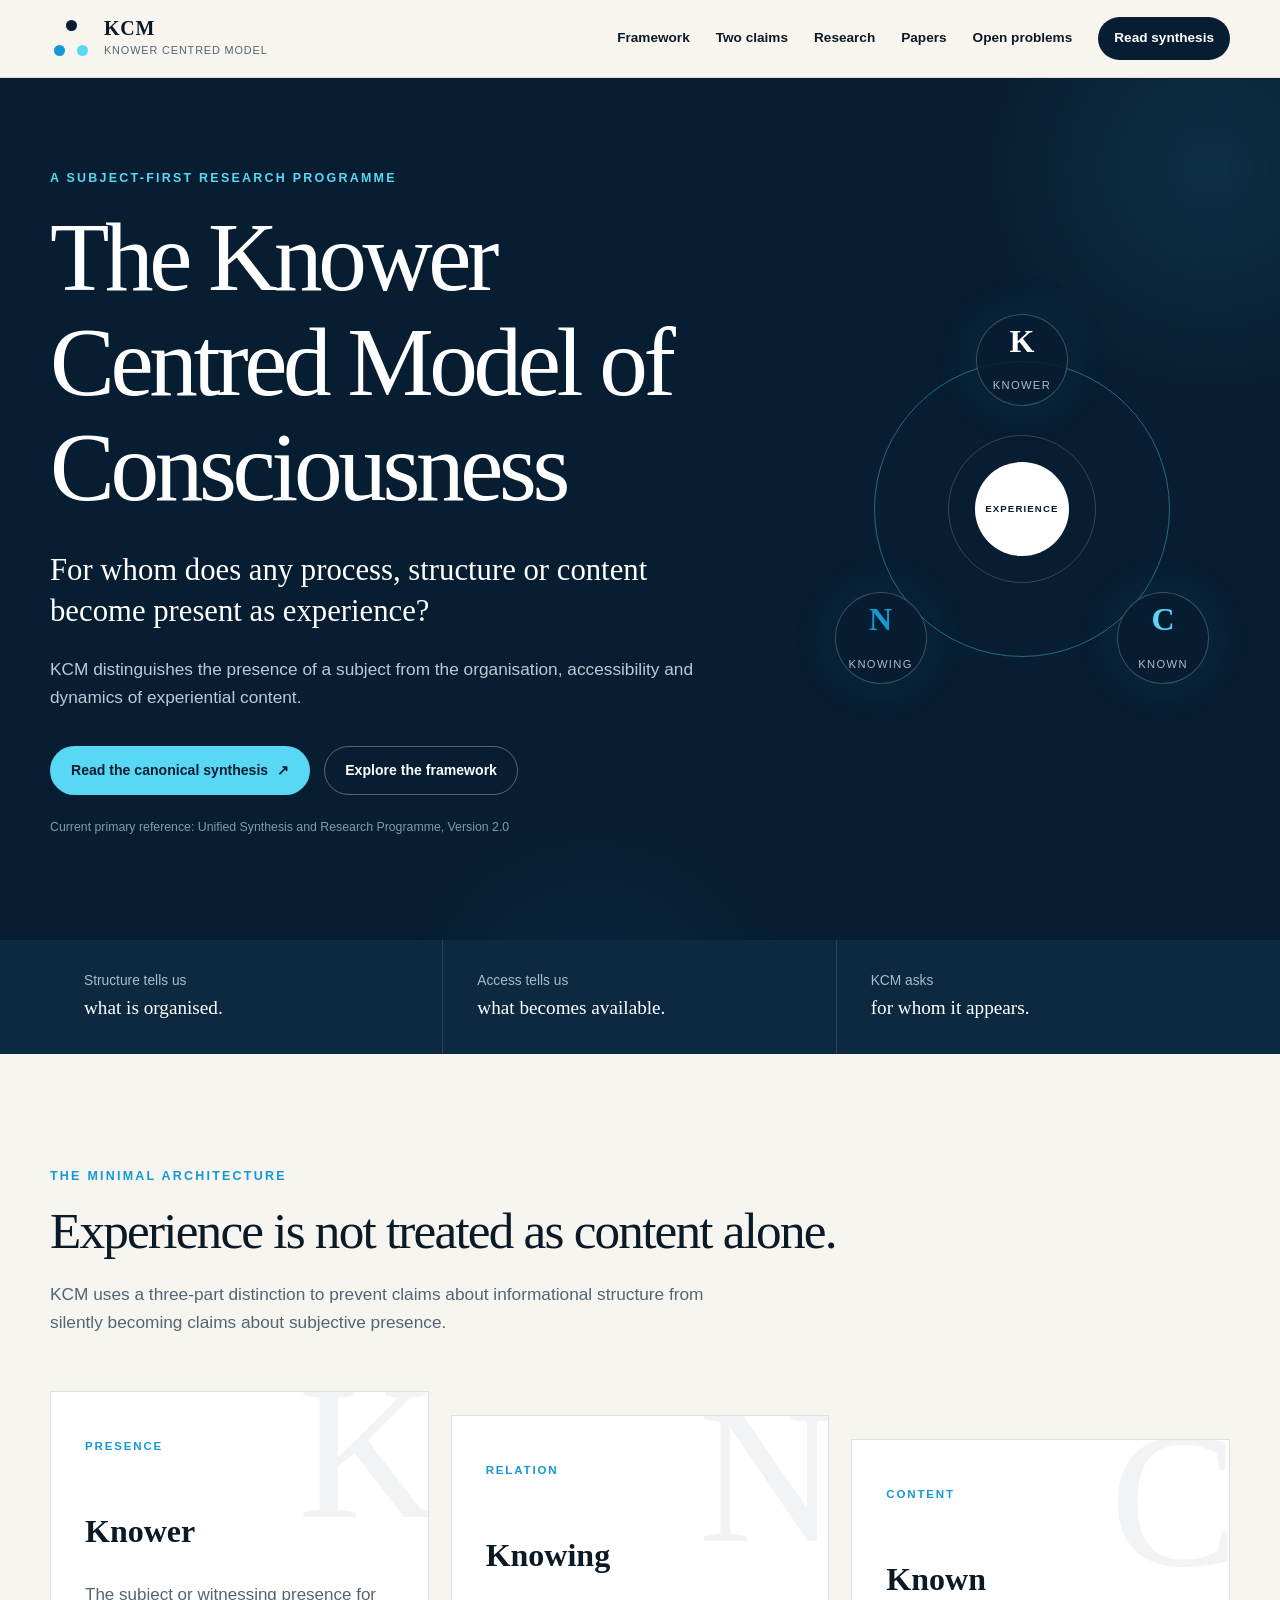
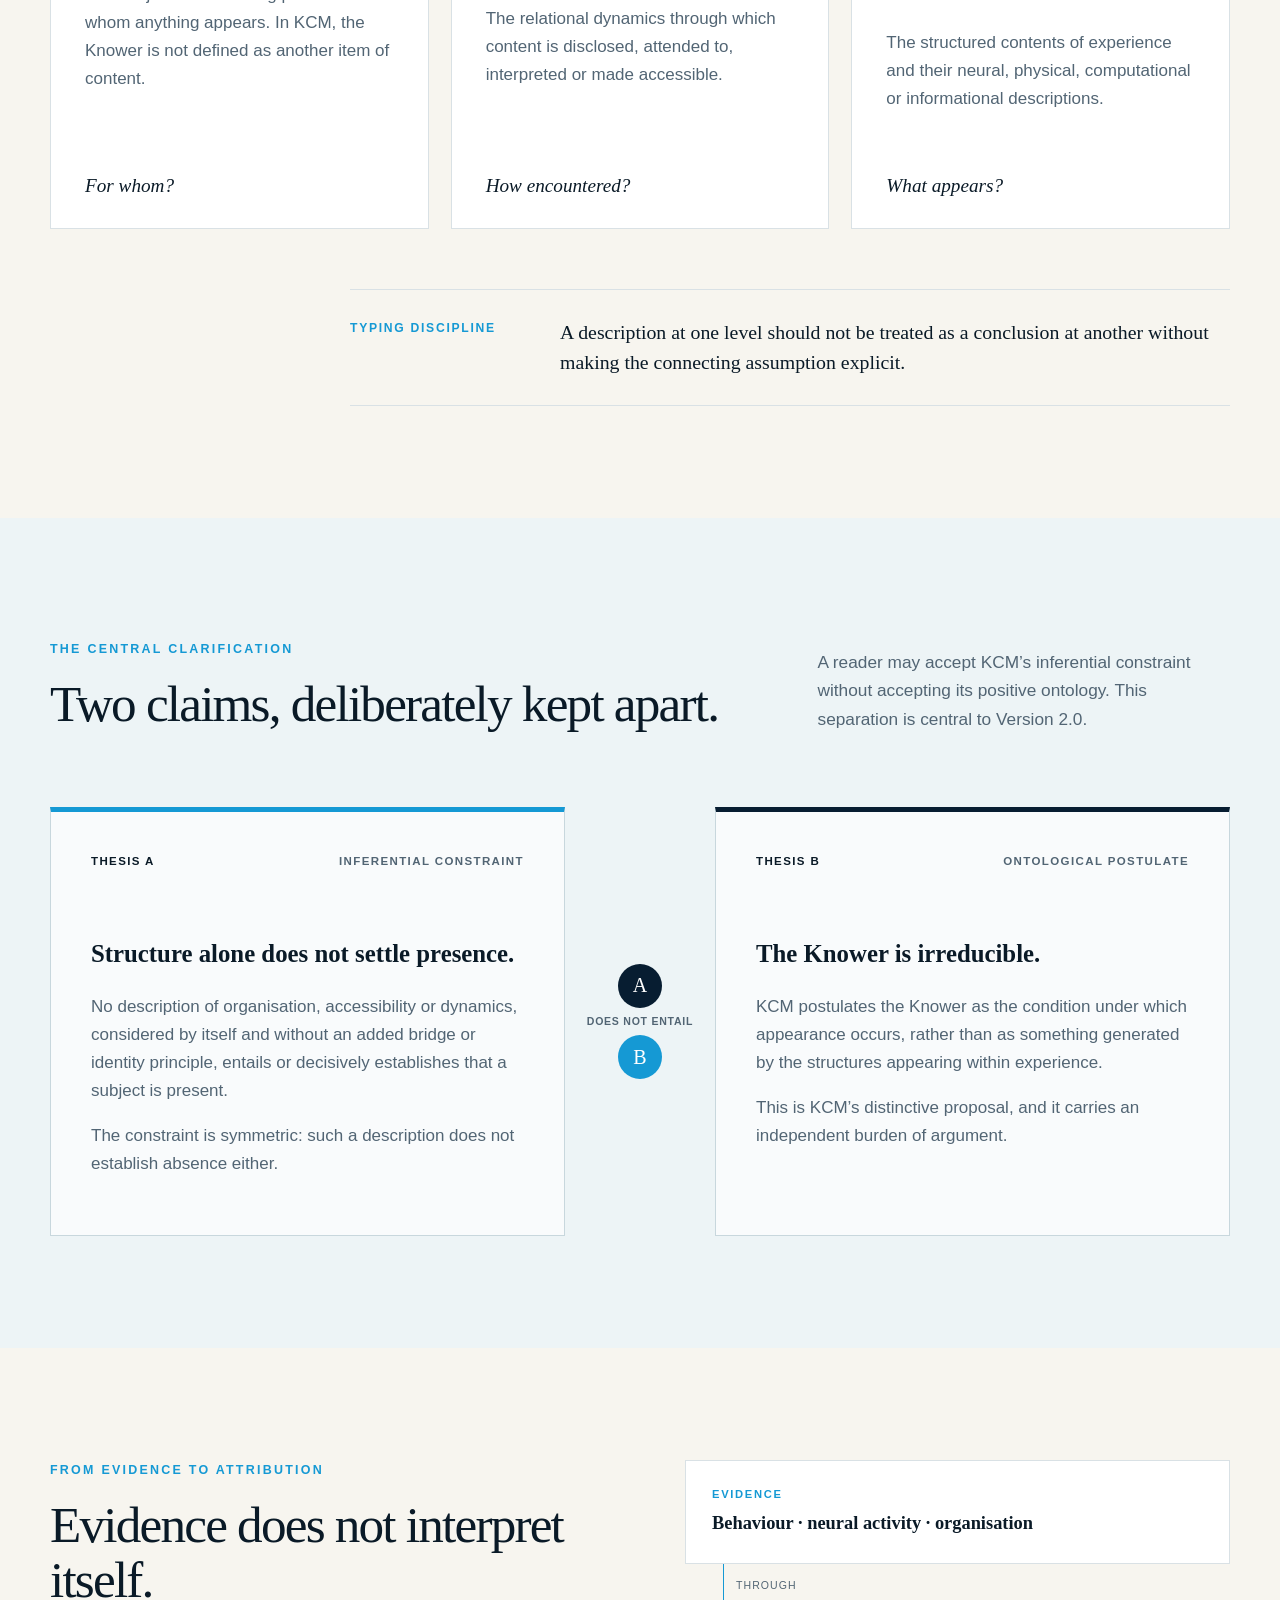
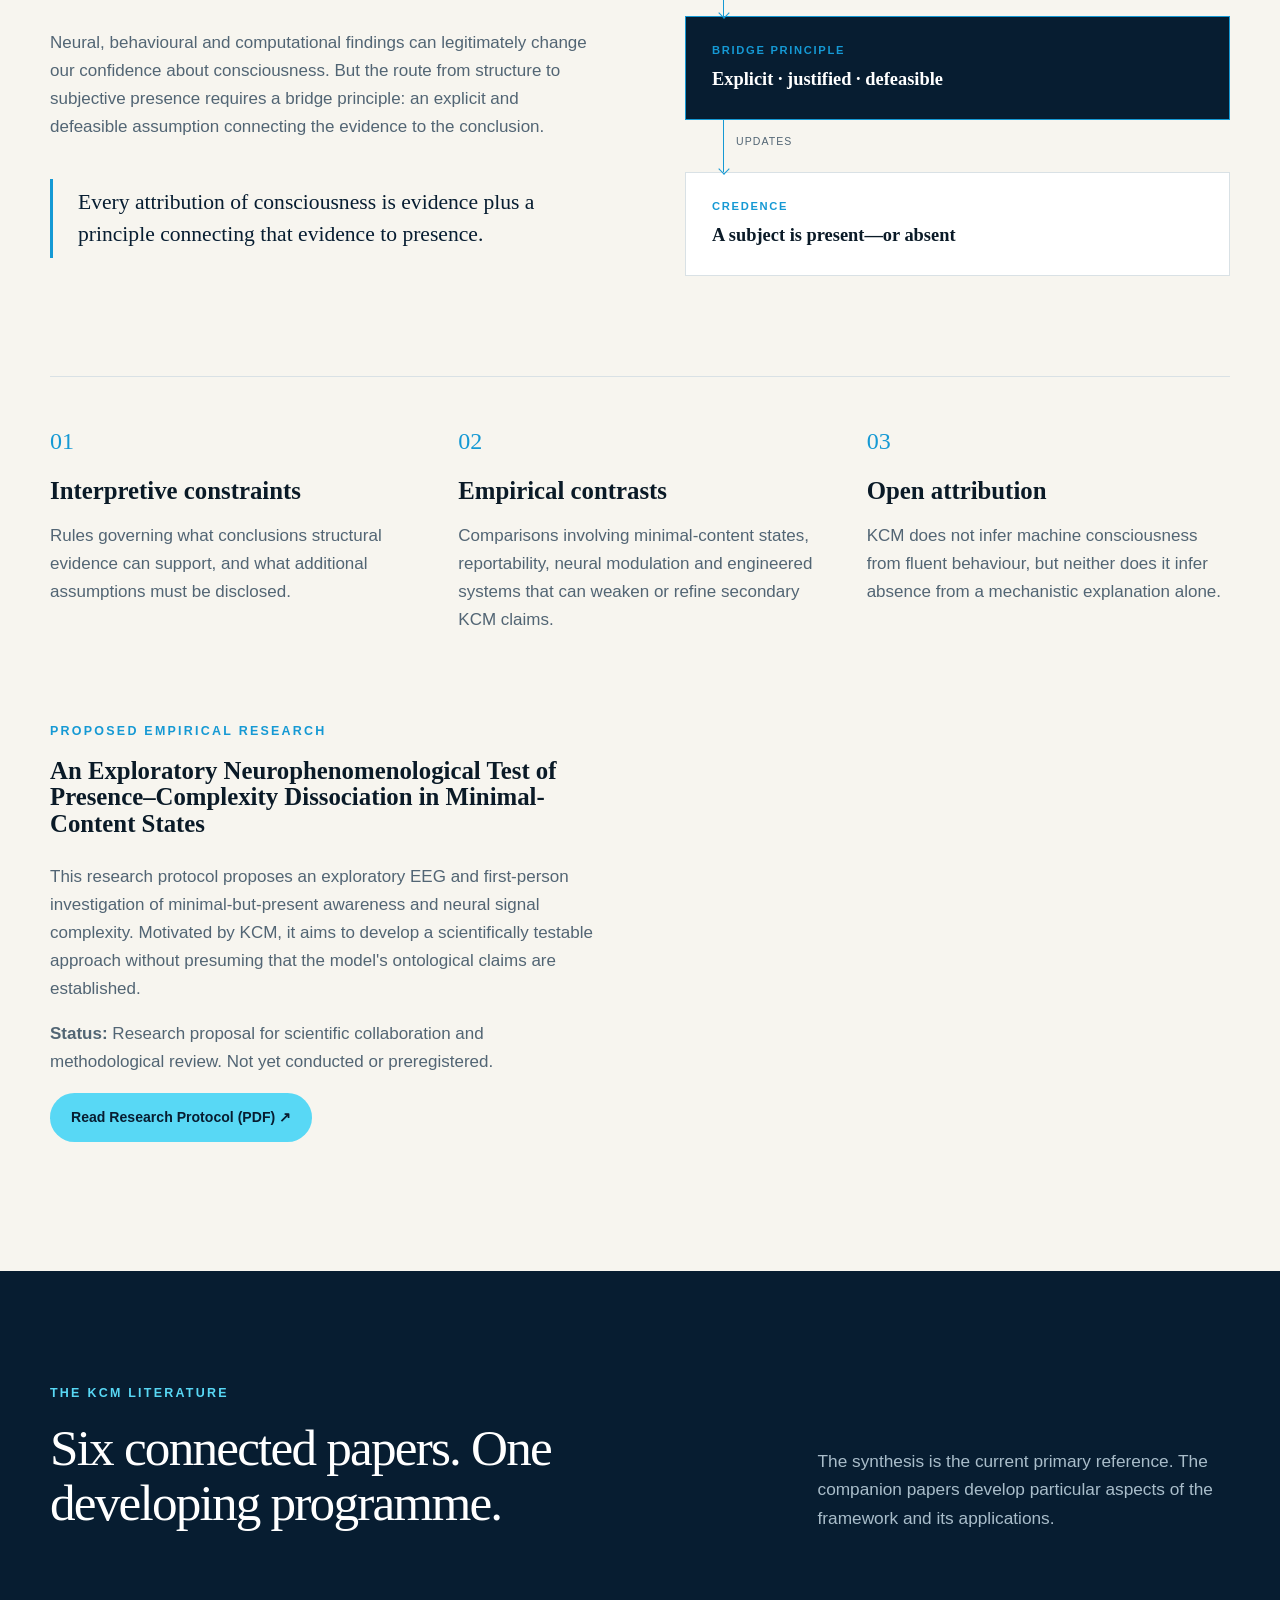
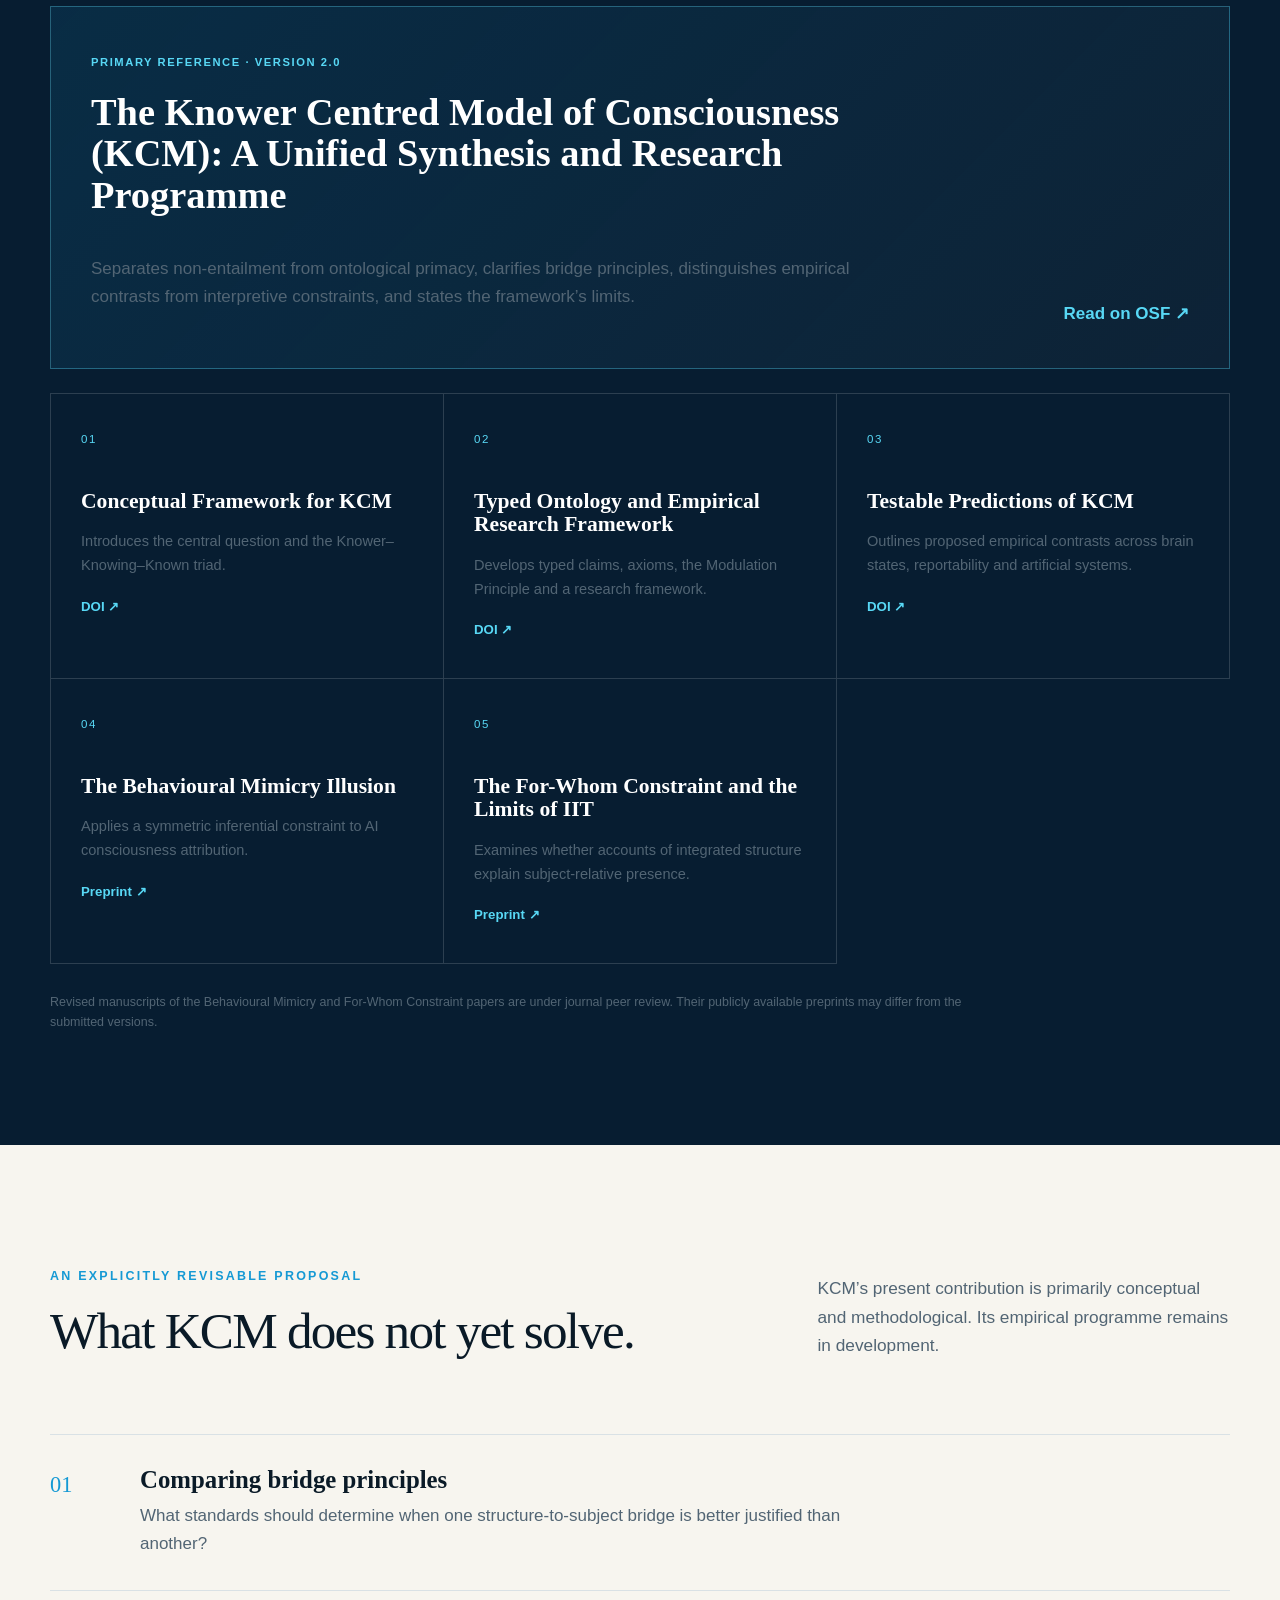
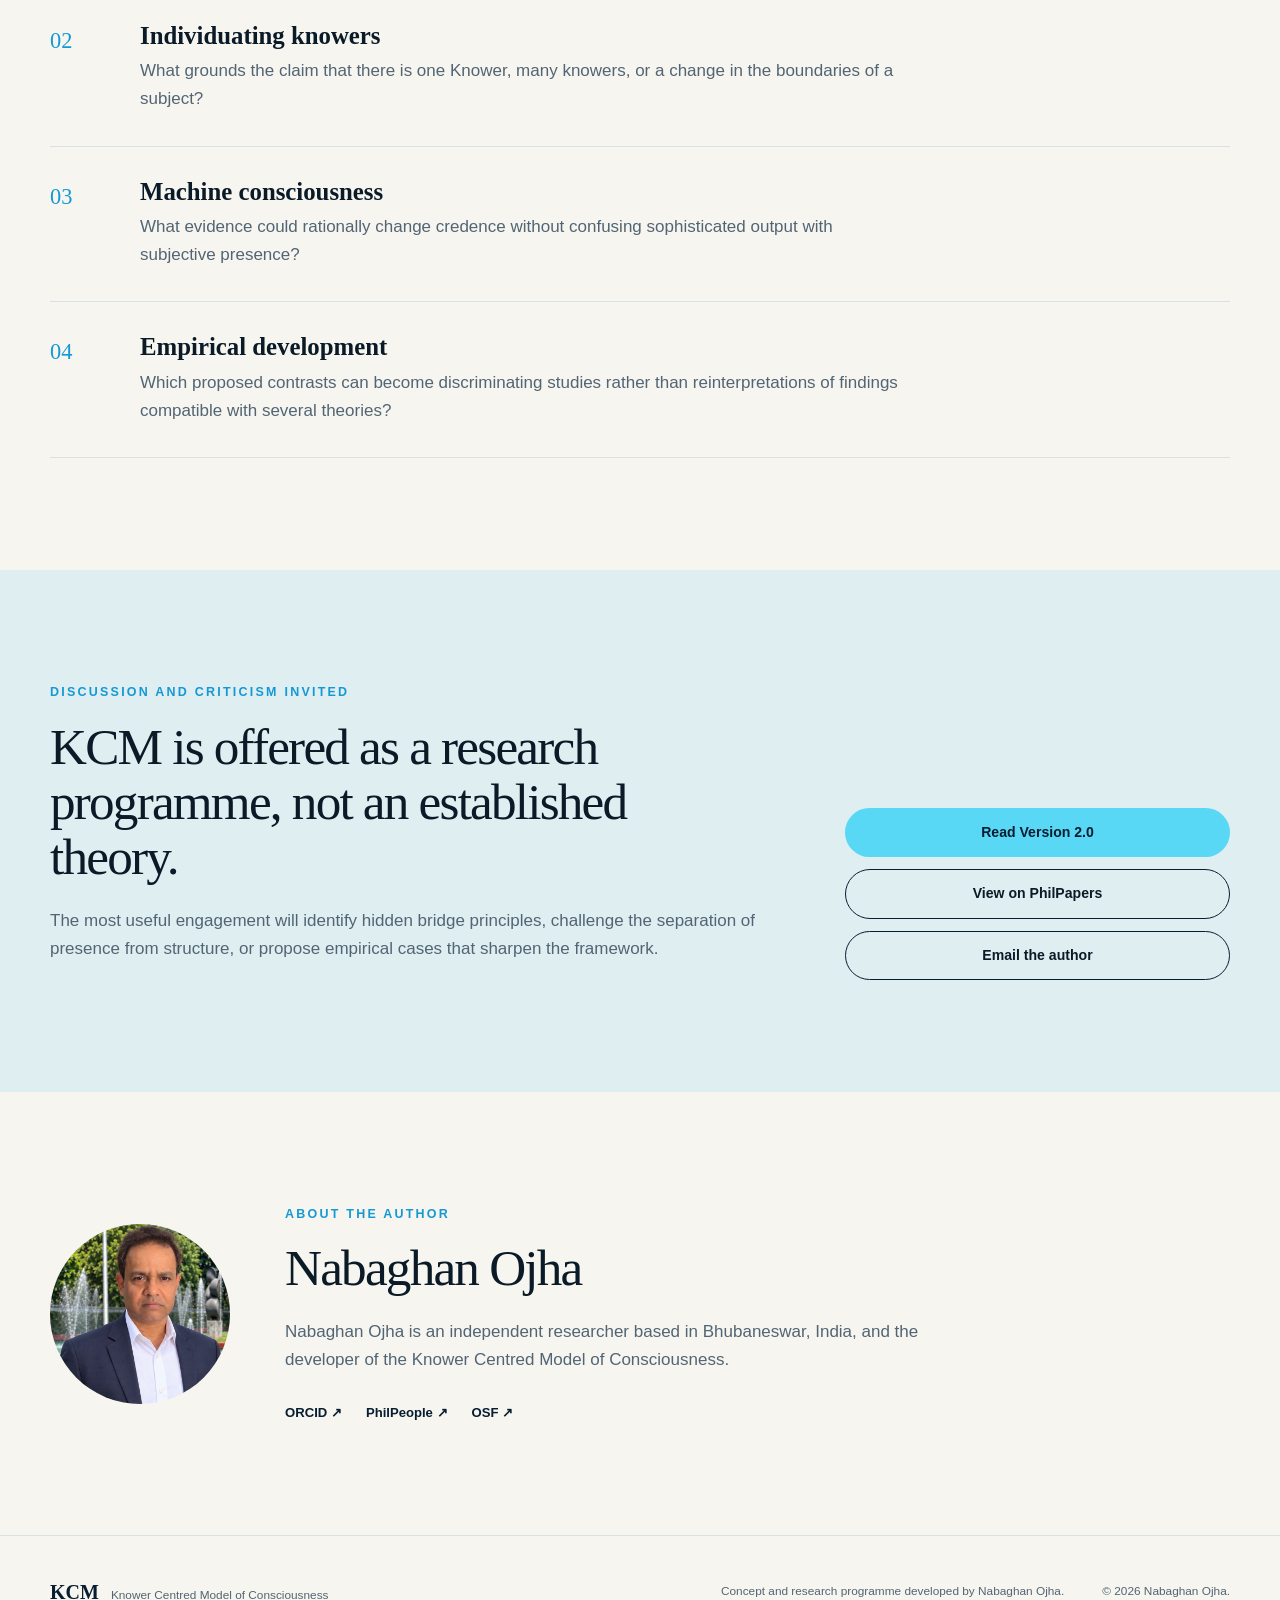
==== index.html @ 9b933698 "Fix research protocol section layout" ====
<!doctype html>
<html lang="en">
<head>
  <meta charset="utf-8">
  <meta name="viewport" content="width=device-width, initial-scale=1">
  <title>Knower Centred Model of Consciousness (KCM)</title>
  <meta name="description" content="The official website of the Knower Centred Model of Consciousness (KCM), a subject-first framework organised around the Knower–Knowing–Known triad.">
  <meta name="author" content="Nabaghan Ojha">
  <meta property="og:title" content="Knower Centred Model of Consciousness">
  <meta property="og:description" content="For whom does any process, structure or content become present as experience?">
  <meta property="og:type" content="website">
  <meta property="og:url" content="https://knowerontology.org/">
  <meta name="theme-color" content="#071d31">
  <link rel="canonical" href="https://knowerontology.org/">
  <link rel="icon" href="favicon.svg" type="image/svg+xml">
  <link rel="stylesheet" href="styles.css">
</head>
<body>
  <a class="skip-link" href="#main">Skip to content</a>

  <header class="site-header" id="top">
    <a class="brand" href="#top" aria-label="KCM home">
      <span class="brand-mark" aria-hidden="true">
        <span></span><span></span><span></span>
      </span>
      <span><strong>KCM</strong><small>Knower Centred Model</small></span>
    </a>

    <button class="menu-toggle" type="button" aria-expanded="false" aria-controls="site-nav">
      <span></span><span></span><span></span><span class="sr-only">Open navigation</span>
    </button>

    <nav id="site-nav" class="site-nav" aria-label="Primary navigation">
      <a href="#framework">Framework</a>
      <a href="#claims">Two claims</a>
      <a href="#research">Research</a>
      <a href="#publications">Papers</a>
      <a href="#open-problems">Open problems</a>
      <a class="nav-cta" href="https://doi.org/10.17605/OSF.IO/EX3VN" target="_blank" rel="noopener">Read synthesis</a>
    </nav>
  </header>

  <main id="main">
    <section class="hero section-dark">
      <div class="hero-glow hero-glow-one" aria-hidden="true"></div>
      <div class="hero-glow hero-glow-two" aria-hidden="true"></div>
      <div class="hero-content">
        <p class="eyebrow">A subject-first research programme</p>
        <h1>The Knower Centred Model of Consciousness</h1>
        <p class="hero-question">For whom does any process, structure or content become present as experience?</p>
        <p class="hero-intro">KCM distinguishes the presence of a subject from the organisation, accessibility and dynamics of experiential content.</p>
        <div class="hero-actions">
          <a class="button button-primary" href="https://doi.org/10.17605/OSF.IO/EX3VN" target="_blank" rel="noopener">Read the canonical synthesis <span aria-hidden="true">↗</span></a>
          <a class="button button-quiet" href="#framework">Explore the framework</a>
        </div>
        <p class="version-line">Current primary reference: Unified Synthesis and Research Programme, Version 2.0</p>
      </div>

      <div class="hero-visual" aria-label="The K–N–C triad: Knower, Knowing and Known">
        <div class="orbit orbit-large"></div>
        <div class="orbit orbit-small"></div>
        <div class="triad-node node-k"><strong>K</strong><span>Knower</span></div>
        <div class="triad-node node-n"><strong>N</strong><span>Knowing</span></div>
        <div class="triad-node node-c"><strong>C</strong><span>Known</span></div>
        <div class="triad-centre"><span>experience</span></div>
      </div>
    </section>

    <section class="question-strip" aria-label="KCM orientation">
      <p>Structure tells us <strong>what is organised.</strong></p>
      <p>Access tells us <strong>what becomes available.</strong></p>
      <p>KCM asks <strong>for whom it appears.</strong></p>
    </section>

    <section class="section" id="framework">
      <div class="section-heading">
        <p class="eyebrow">The minimal architecture</p>
        <h2>Experience is not treated as content alone.</h2>
        <p>KCM uses a three-part distinction to prevent claims about informational structure from silently becoming claims about subjective presence.</p>
      </div>

      <div class="triad-grid">
        <article class="concept-card concept-k">
          <span class="concept-letter">K</span>
          <p class="concept-type">Presence</p>
          <h3>Knower</h3>
          <p>The subject or witnessing presence for whom anything appears. In KCM, the Knower is not defined as another item of content.</p>
          <p class="concept-question">For whom?</p>
        </article>
        <article class="concept-card concept-n">
          <span class="concept-letter">N</span>
          <p class="concept-type">Relation</p>
          <h3>Knowing</h3>
          <p>The relational dynamics through which content is disclosed, attended to, interpreted or made accessible.</p>
          <p class="concept-question">How encountered?</p>
        </article>
        <article class="concept-card concept-c">
          <span class="concept-letter">C</span>
          <p class="concept-type">Content</p>
          <h3>Known</h3>
          <p>The structured contents of experience and their neural, physical, computational or informational descriptions.</p>
          <p class="concept-question">What appears?</p>
        </article>
      </div>

      <div class="principle-note">
        <span class="note-label">Typing discipline</span>
        <p>A description at one level should not be treated as a conclusion at another without making the connecting assumption explicit.</p>
      </div>
    </section>

    <section class="section section-tint" id="claims">
      <div class="section-heading split-heading">
        <div>
          <p class="eyebrow">The central clarification</p>
          <h2>Two claims, deliberately kept apart.</h2>
        </div>
        <p>A reader may accept KCM’s inferential constraint without accepting its positive ontology. This separation is central to Version 2.0.</p>
      </div>

      <div class="claims-grid">
        <article class="claim-card claim-a">
          <div class="claim-topline"><span>Thesis A</span><small>Inferential constraint</small></div>
          <h3>Structure alone does not settle presence.</h3>
          <p>No description of organisation, accessibility or dynamics, considered by itself and without an added bridge or identity principle, entails or decisively establishes that a subject is present.</p>
          <p>The constraint is symmetric: such a description does not establish absence either.</p>
        </article>
        <div class="not-entail" aria-label="A does not entail B">
          <span>A</span><b>does not entail</b><span>B</span>
        </div>
        <article class="claim-card claim-b">
          <div class="claim-topline"><span>Thesis B</span><small>Ontological postulate</small></div>
          <h3>The Knower is irreducible.</h3>
          <p>KCM postulates the Knower as the condition under which appearance occurs, rather than as something generated by the structures appearing within experience.</p>
          <p>This is KCM’s distinctive proposal, and it carries an independent burden of argument.</p>
        </article>
      </div>
    </section>

    <section class="section bridge-section" id="research">
      <div class="bridge-copy">
        <p class="eyebrow">From evidence to attribution</p>
        <h2>Evidence does not interpret itself.</h2>
        <p>Neural, behavioural and computational findings can legitimately change our confidence about consciousness. But the route from structure to subjective presence requires a bridge principle: an explicit and defeasible assumption connecting the evidence to the conclusion.</p>
        <blockquote>Every attribution of consciousness is evidence plus a principle connecting that evidence to presence.</blockquote>
      </div>

      <div class="bridge-diagram" aria-label="Evidence connects to judgments about subjective presence through an explicit bridge principle">
        <div class="diagram-box">
          <span>Evidence</span>
          <strong>Behaviour · neural activity · organisation</strong>
        </div>
        <div class="diagram-arrow"><span>through</span></div>
        <div class="diagram-box diagram-bridge">
          <span>Bridge principle</span>
          <strong>Explicit · justified · defeasible</strong>
        </div>
        <div class="diagram-arrow"><span>updates</span></div>
        <div class="diagram-box">
          <span>Credence</span>
          <strong>A subject is present—or absent</strong>
        </div>
      </div>

      <div class="research-columns">
        <article>
          <span class="number">01</span>
          <h3>Interpretive constraints</h3>
          <p>Rules governing what conclusions structural evidence can support, and what additional assumptions must be disclosed.</p>
        </article>
        <article>
          <span class="number">02</span>
          <h3>Empirical contrasts</h3>
          <p>Comparisons involving minimal-content states, reportability, neural modulation and engineered systems that can weaken or refine secondary KCM claims.</p>
        </article>
        <article>
          <span class="number">03</span>
          <h3>Open attribution</h3>
          <p>KCM does not infer machine consciousness from fluent behaviour, but neither does it infer absence from a mechanistic explanation alone.</p>
        </article>
      </div>
      <div class="bridge-copy">    
        <p class="eyebrow">Proposed empirical research</p>
        <h3>An Exploratory Neurophenomenological Test of Presence–Complexity Dissociation in Minimal-Content States</h3>
        <p>This research protocol proposes an exploratory EEG and first-person investigation of minimal-but-present awareness and neural signal complexity. Motivated by KCM, it aims to develop a scientifically testable approach without presuming that the model's ontological claims are established.</p>
        <p><strong>Status:</strong> Research proposal for scientific collaboration and methodological review. Not yet conducted or preregistered.</p>
        <p><a class="button button-primary" href="KCM_Research_Protocol.pdf" target="_blank" rel="noopener">Read Research Protocol (PDF) ↗</a></p>
      </div>
    </section>
    <div class="bridge-copy">

    <section class="section section-dark publications" id="publications">
      <div class="section-heading split-heading">
        <div>
          <p class="eyebrow">The KCM literature</p>
          <h2>Six connected papers. One developing programme.</h2>
        </div>
        <p>The synthesis is the current primary reference. The companion papers develop particular aspects of the framework and its applications.</p>
      </div>

      <div class="featured-paper">
        <div>
          <span class="paper-status">Primary reference · Version 2.0</span>
          <h3>The Knower Centred Model of Consciousness (KCM): A Unified Synthesis and Research Programme</h3>
          <p>Separates non-entailment from ontological primacy, clarifies bridge principles, distinguishes empirical contrasts from interpretive constraints, and states the framework’s limits.</p>
        </div>
        <a class="paper-link" href="https://doi.org/10.17605/OSF.IO/EX3VN" target="_blank" rel="noopener">Read on OSF <span aria-hidden="true">↗</span></a>
      </div>

      <div class="paper-grid">
        <article class="paper-card">
          <span class="paper-number">01</span>
          <h3>Conceptual Framework for KCM</h3>
          <p>Introduces the central question and the Knower–Knowing–Known triad.</p>
          <a href="https://doi.org/10.17605/OSF.IO/3QXD2" target="_blank" rel="noopener">DOI <span aria-hidden="true">↗</span></a>
        </article>
        <article class="paper-card">
          <span class="paper-number">02</span>
          <h3>Typed Ontology and Empirical Research Framework</h3>
          <p>Develops typed claims, axioms, the Modulation Principle and a research framework.</p>
          <a href="https://doi.org/10.17605/OSF.IO/26W7M" target="_blank" rel="noopener">DOI <span aria-hidden="true">↗</span></a>
        </article>
        <article class="paper-card">
          <span class="paper-number">03</span>
          <h3>Testable Predictions of KCM</h3>
          <p>Outlines proposed empirical contrasts across brain states, reportability and artificial systems.</p>
          <a href="https://doi.org/10.17605/OSF.IO/9UYWN" target="_blank" rel="noopener">DOI <span aria-hidden="true">↗</span></a>
        </article>
        <article class="paper-card">
          <span class="paper-number">04</span>
          <h3>The Behavioural Mimicry Illusion</h3>
          <p>Applies a symmetric inferential constraint to AI consciousness attribution.</p>
          <a href="https://doi.org/10.17605/OSF.IO/PM47V" target="_blank" rel="noopener">Preprint <span aria-hidden="true">↗</span></a>
        </article>
        <article class="paper-card">
          <span class="paper-number">05</span>
          <h3>The For-Whom Constraint and the Limits of IIT</h3>
          <p>Examines whether accounts of integrated structure explain subject-relative presence.</p>
          <a href="https://doi.org/10.17605/OSF.IO/3Q9YW" target="_blank" rel="noopener">Preprint <span aria-hidden="true">↗</span></a>
        </article>
      </div>
      <p class="review-note">Revised manuscripts of the Behavioural Mimicry and For-Whom Constraint papers are under journal peer review. Their publicly available preprints may differ from the submitted versions.</p>
    </section>

    <section class="section" id="open-problems">
      <div class="section-heading split-heading">
        <div>
          <p class="eyebrow">An explicitly revisable proposal</p>
          <h2>What KCM does not yet solve.</h2>
        </div>
        <p>KCM’s present contribution is primarily conceptual and methodological. Its empirical programme remains in development.</p>
      </div>

      <div class="problems-list">
        <article><span>01</span><div><h3>Comparing bridge principles</h3><p>What standards should determine when one structure-to-subject bridge is better justified than another?</p></div></article>
        <article><span>02</span><div><h3>Individuating knowers</h3><p>What grounds the claim that there is one Knower, many knowers, or a change in the boundaries of a subject?</p></div></article>
        <article><span>03</span><div><h3>Machine consciousness</h3><p>What evidence could rationally change credence without confusing sophisticated output with subjective presence?</p></div></article>
        <article><span>04</span><div><h3>Empirical development</h3><p>Which proposed contrasts can become discriminating studies rather than reinterpretations of findings compatible with several theories?</p></div></article>
      </div>
    </section>

    <section class="section invitation-section">
      <div>
        <p class="eyebrow">Discussion and criticism invited</p>
        <h2>KCM is offered as a research programme, not an established theory.</h2>
        <p>The most useful engagement will identify hidden bridge principles, challenge the separation of presence from structure, or propose empirical cases that sharpen the framework.</p>
      </div>
      <div class="invitation-links">
        <a class="button button-primary" href="https://doi.org/10.17605/OSF.IO/EX3VN" target="_blank" rel="noopener">Read Version 2.0</a>
        <a class="button button-outline" href="https://philpapers.org/rec/OJHTKC-2" target="_blank" rel="noopener">View on PhilPapers</a>
        <a class="button button-outline" href="mailto:changeparadise@gmail.com">Email the author</a>
      </div>
    </section>

    <section class="section author-section" id="about">
      <img class="author-monogram" src="nabaghan-ojha.jpg" alt="Portrait of Nabaghan Ojha">
      <div>
        <p class="eyebrow">About the author</p>
        <h2>Nabaghan Ojha</h2>
        <p>Nabaghan Ojha is an independent researcher based in Bhubaneswar, India, and the developer of the Knower Centred Model of Consciousness.</p>
        <div class="author-links">
          <a href="https://orcid.org/0000-0002-2790-6094" target="_blank" rel="noopener">ORCID <span aria-hidden="true">↗</span></a>
          <a href="https://philpeople.org/profiles/nabaghan-ojha" target="_blank" rel="noopener">PhilPeople <span aria-hidden="true">↗</span></a>
          <a href="https://osf.io/ex3vn/" target="_blank" rel="noopener">OSF <span aria-hidden="true">↗</span></a>
        </div>
      </div>
    </section>
  </main>

  <footer class="site-footer">
    <div class="footer-brand"><strong>KCM</strong><span>Knower Centred Model of Consciousness</span></div>
    <p>Concept and research programme developed by Nabaghan Ojha.</p>
    <p>© <span id="year">2026</span> Nabaghan Ojha.</p>
  </footer>

  <script src="script.js"></script>
</body>
</html>
---- styles.css ----
:root {
  --ink: #0a1a27;
  --muted: #526574;
  --paper: #f7f5ef;
  --white: #ffffff;
  --navy: #071d31;
  --navy-2: #0b2e4a;
  --blue: #1599d4;
  --cyan: #58d8f5;
  --line: #d9e1e5;
  --soft: #edf4f6;
  --serif: Georgia, "Times New Roman", serif;
  --sans: Inter, ui-sans-serif, -apple-system, BlinkMacSystemFont, "Segoe UI", sans-serif;
  --max: 1180px;
}

* { box-sizing: border-box; }
html { scroll-behavior: smooth; }
body {
  margin: 0;
  color: var(--ink);
  background: var(--paper);
  font-family: var(--sans);
  font-size: 17px;
  line-height: 1.65;
  text-rendering: optimizeLegibility;
}
a { color: inherit; }
.skip-link {
  position: absolute;
  left: -9999px;
  top: 0;
  z-index: 1000;
  padding: .75rem 1rem;
  background: var(--white);
  color: var(--navy);
}
.skip-link:focus { left: 1rem; top: 1rem; }
.sr-only { position: absolute; width: 1px; height: 1px; padding: 0; margin: -1px; overflow: hidden; clip: rect(0,0,0,0); white-space: nowrap; border: 0; }

.site-header {
  position: sticky;
  top: 0;
  z-index: 100;
  display: flex;
  align-items: center;
  justify-content: space-between;
  min-height: 78px;
  padding: 0 max(24px, calc((100vw - var(--max)) / 2));
  background: rgba(247,245,239,.94);
  border-bottom: 1px solid rgba(10,26,39,.1);
  backdrop-filter: blur(14px);
}
.brand { display: flex; align-items: center; gap: 12px; text-decoration: none; }
.brand-mark { position: relative; display: inline-grid; place-items: center; width: 42px; height: 42px; }
.brand-mark span { position: absolute; width: 11px; height: 11px; border-radius: 50%; background: var(--navy); }
.brand-mark span:nth-child(1) { top: 2px; }
.brand-mark span:nth-child(2) { bottom: 4px; left: 4px; background: var(--blue); }
.brand-mark span:nth-child(3) { bottom: 4px; right: 4px; background: var(--cyan); }
.brand strong { display: block; font-family: var(--serif); font-size: 1.25rem; line-height: 1; letter-spacing: .04em; }
.brand small { display: block; margin-top: 4px; color: var(--muted); font-size: .68rem; letter-spacing: .08em; text-transform: uppercase; }
.site-nav { display: flex; align-items: center; gap: 26px; }
.site-nav a { text-decoration: none; font-size: .85rem; font-weight: 650; }
.site-nav a:not(.nav-cta):hover { color: var(--blue); }
.nav-cta { padding: 10px 16px; color: var(--white); background: var(--navy); border-radius: 999px; }
.menu-toggle { display: none; width: 44px; height: 44px; padding: 10px; border: 0; background: transparent; }
.menu-toggle span:not(.sr-only) { display: block; height: 2px; margin: 5px 0; background: var(--navy); }

.section, .hero, .question-strip, .site-footer {
  padding-left: max(24px, calc((100vw - var(--max)) / 2));
  padding-right: max(24px, calc((100vw - var(--max)) / 2));
}
.section { padding-top: 112px; padding-bottom: 112px; }
.section-dark { color: var(--white); background: var(--navy); }
.section-tint { background: var(--soft); }
.eyebrow { margin: 0 0 16px; color: var(--blue); font-size: .78rem; font-weight: 800; letter-spacing: .18em; text-transform: uppercase; }
.section-dark .eyebrow { color: var(--cyan); }
h1, h2, h3 { margin-top: 0; font-family: var(--serif); line-height: 1.08; }
h1 { max-width: 790px; margin-bottom: 30px; font-size: clamp(3.2rem, 7.6vw, 6.8rem); font-weight: 500; letter-spacing: -.045em; }
h2 { margin-bottom: 22px; font-size: clamp(2.3rem, 4vw, 4rem); font-weight: 500; letter-spacing: -.035em; }
h3 { font-size: 1.55rem; font-weight: 600; }
.section-heading { max-width: 790px; margin-bottom: 54px; }
.section-heading > p:last-child { max-width: 710px; color: var(--muted); font-size: 1.08rem; }
.split-heading { max-width: none; display: grid; grid-template-columns: 1.25fr .75fr; gap: 80px; align-items: end; }
.split-heading > p:last-child { margin-bottom: 20px; }

.hero {
  position: relative;
  display: grid;
  grid-template-columns: 1.25fr .75fr;
  gap: 70px;
  min-height: calc(100vh - 78px);
  align-items: center;
  overflow: hidden;
  padding-top: 90px;
  padding-bottom: 90px;
}
.hero-content { position: relative; z-index: 2; }
.hero-question { max-width: 720px; margin: 0 0 22px; color: var(--white); font-family: var(--serif); font-size: clamp(1.35rem, 2.4vw, 2rem); line-height: 1.35; }
.hero-intro { max-width: 680px; color: #b9cbd8; font-size: 1.08rem; }
.hero-actions { display: flex; flex-wrap: wrap; gap: 14px; margin-top: 34px; }
.button { display: inline-flex; align-items: center; justify-content: center; gap: 9px; min-height: 49px; padding: 12px 20px; border: 1px solid transparent; border-radius: 999px; text-decoration: none; font-size: .88rem; font-weight: 760; transition: transform .2s ease, background .2s ease; }
.button:hover { transform: translateY(-2px); }
.button-primary { color: var(--navy); background: var(--cyan); }
.button-quiet { color: var(--white); border-color: rgba(255,255,255,.32); }
.button-outline { border-color: var(--navy); }
.version-line { margin-top: 22px; color: #829bab; font-size: .77rem; }
.hero-glow { position: absolute; border-radius: 50%; filter: blur(2px); opacity: .35; }
.hero-glow-one { width: 520px; height: 520px; right: -190px; top: -170px; background: radial-gradient(circle, rgba(88,216,245,.28), transparent 65%); }
.hero-glow-two { width: 420px; height: 420px; left: 30%; bottom: -280px; background: radial-gradient(circle, rgba(21,153,212,.2), transparent 68%); }
.hero-visual { position: relative; width: min(390px, 34vw); aspect-ratio: 1; margin: auto; }
.orbit { position: absolute; inset: 12%; border: 1px solid rgba(88,216,245,.4); border-radius: 50%; }
.orbit-small { inset: 31%; border-color: rgba(255,255,255,.18); }
.triad-node { position: absolute; display: grid; place-items: center; width: 92px; height: 92px; border: 1px solid rgba(255,255,255,.22); border-radius: 50%; background: rgba(7,29,49,.88); box-shadow: 0 0 50px rgba(21,153,212,.12); }
.triad-node strong { font-family: var(--serif); font-size: 2rem; line-height: 1; }
.triad-node span { color: #a7becd; font-size: .7rem; text-transform: uppercase; letter-spacing: .12em; }
.node-k { left: 50%; top: 0; transform: translateX(-50%); }
.node-n { left: 2%; bottom: 5%; }
.node-c { right: 2%; bottom: 5%; }
.node-n strong { color: var(--blue); }
.node-c strong { color: var(--cyan); }
.triad-centre { position: absolute; inset: 38%; display: grid; place-items: center; border-radius: 50%; background: var(--white); color: var(--navy); font-size: .6rem; font-weight: 800; letter-spacing: .12em; text-transform: uppercase; }

.question-strip { display: grid; grid-template-columns: repeat(3, 1fr); background: #0d2940; color: #a8bdca; }
.question-strip p { margin: 0; padding: 30px 34px; border-right: 1px solid rgba(255,255,255,.12); font-size: .86rem; }
.question-strip p:last-child { border-right: 0; }
.question-strip strong { display: block; color: var(--white); font-family: var(--serif); font-size: 1.2rem; font-weight: 500; }

.triad-grid { display: grid; grid-template-columns: repeat(3, 1fr); gap: 22px; }
.concept-card { position: relative; min-height: 390px; padding: 34px; overflow: hidden; background: var(--white); border: 1px solid var(--line); }
.concept-letter { position: absolute; right: -9px; top: -35px; color: rgba(7,29,49,.055); font-family: var(--serif); font-size: 12rem; line-height: 1; }
.concept-type { color: var(--blue); font-size: .72rem; font-weight: 800; letter-spacing: .16em; text-transform: uppercase; }
.concept-card h3 { margin-top: 58px; font-size: 2rem; }
.concept-card > p:not(.concept-type):not(.concept-question) { color: var(--muted); }
.concept-question { position: absolute; left: 34px; bottom: 26px; margin: 0; font-family: var(--serif); font-size: 1.2rem; font-style: italic; }
.concept-n { margin-top: 24px; }
.concept-c { margin-top: 48px; }
.principle-note { display: grid; grid-template-columns: 180px 1fr; gap: 30px; max-width: 880px; margin: 60px 0 0 auto; padding: 28px 0; border-top: 1px solid var(--line); border-bottom: 1px solid var(--line); }
.note-label { color: var(--blue); font-size: .76rem; font-weight: 800; letter-spacing: .14em; text-transform: uppercase; }
.principle-note p { margin: 0; font-family: var(--serif); font-size: 1.24rem; line-height: 1.5; }

.claims-grid { display: grid; grid-template-columns: 1fr 150px 1fr; align-items: stretch; }
.claim-card { min-height: 390px; padding: 40px; border: 1px solid #c8d7dd; background: rgba(255,255,255,.68); }
.claim-a { border-top: 5px solid var(--blue); }
.claim-b { border-top: 5px solid var(--navy); }
.claim-topline { display: flex; justify-content: space-between; gap: 20px; margin-bottom: 70px; font-size: .72rem; font-weight: 800; letter-spacing: .12em; text-transform: uppercase; }
.claim-topline small { color: var(--muted); font: inherit; text-align: right; }
.claim-card p { color: var(--muted); }
.not-entail { display: flex; flex-direction: column; justify-content: center; align-items: center; gap: 5px; color: var(--muted); }
.not-entail span { display: grid; place-items: center; width: 44px; height: 44px; border-radius: 50%; background: var(--navy); color: var(--white); font-family: var(--serif); font-size: 1.25rem; }
.not-entail span:last-child { background: var(--blue); }
.not-entail b { font-size: .66rem; letter-spacing: .07em; text-transform: uppercase; }

.bridge-section { display: grid; grid-template-columns: 1fr 1fr; gap: 70px 90px; }
.bridge-copy p:not(.eyebrow) { color: var(--muted); }
blockquote { margin: 38px 0 0; padding: 8px 0 8px 25px; border-left: 3px solid var(--blue); color: var(--navy); font-family: var(--serif); font-size: 1.35rem; line-height: 1.45; }
.bridge-diagram { display: flex; flex-direction: column; justify-content: center; }
.diagram-box { padding: 24px 26px; border: 1px solid var(--line); background: var(--white); }
.diagram-box span { display: block; margin-bottom: 5px; color: var(--blue); font-size: .7rem; font-weight: 800; letter-spacing: .15em; text-transform: uppercase; }
.diagram-box strong { font-family: var(--serif); font-size: 1.15rem; }
.diagram-bridge { border-color: var(--blue); background: var(--navy); color: var(--white); }
.diagram-arrow { position: relative; height: 52px; margin-left: 38px; border-left: 1px solid var(--blue); }
.diagram-arrow::after { content: ""; position: absolute; bottom: -1px; left: -4px; width: 7px; height: 7px; border-right: 1px solid var(--blue); border-bottom: 1px solid var(--blue); transform: rotate(45deg); }
.diagram-arrow span { position: absolute; left: 12px; top: 13px; color: var(--muted); font-size: .66rem; text-transform: uppercase; letter-spacing: .1em; }
.research-columns { grid-column: 1 / -1; display: grid; grid-template-columns: repeat(3, 1fr); gap: 45px; margin-top: 30px; padding-top: 45px; border-top: 1px solid var(--line); }
.research-columns .number { color: var(--blue); font-family: var(--serif); font-size: 1.5rem; }
.research-columns h3 { margin: 17px 0 14px; }
.research-columns p { color: var(--muted); }

.publications .section-heading > p:last-child { color: #a9bdca; }
.featured-paper { display: grid; grid-template-columns: 1fr auto; gap: 60px; align-items: end; padding: 40px; border: 1px solid rgba(88,216,245,.34); background: linear-gradient(135deg, rgba(21,153,212,.12), rgba(255,255,255,.025)); }
.paper-status { display: inline-block; margin-bottom: 20px; color: var(--cyan); font-size: .7rem; font-weight: 800; letter-spacing: .14em; text-transform: uppercase; }
.featured-paper h3 { max-width: 760px; font-size: clamp(1.7rem, 3vw, 2.5rem); }
.featured-paper p { max-width: 760px; color: #aec0cb; }
.paper-link { white-space: nowrap; color: var(--cyan); font-weight: 750; text-decoration: none; }
.paper-grid { display: grid; grid-template-columns: repeat(3, 1fr); margin-top: 24px; border-top: 1px solid rgba(255,255,255,.15); border-left: 1px solid rgba(255,255,255,.15); }
.paper-card { min-height: 285px; padding: 30px; border-right: 1px solid rgba(255,255,255,.15); border-bottom: 1px solid rgba(255,255,255,.15); }
.paper-number { color: var(--cyan); font-size: .72rem; letter-spacing: .13em; }
.paper-card h3 { margin: 38px 0 16px; font-size: 1.35rem; }
.paper-card p { color: #a9bdca; font-size: .91rem; }
.paper-card a { color: var(--cyan); font-size: .83rem; font-weight: 800; text-decoration: none; }
.review-note { max-width: 920px; margin: 28px 0 0; color: #7f9aab; font-size: .78rem; }

.problems-list { border-top: 1px solid var(--line); }
.problems-list article { display: grid; grid-template-columns: 90px 1fr; padding: 32px 0; border-bottom: 1px solid var(--line); }
.problems-list article > span { color: var(--blue); font-family: var(--serif); font-size: 1.4rem; }
.problems-list h3 { margin-bottom: 8px; }
.problems-list p { max-width: 760px; margin: 0; color: var(--muted); }

.invitation-section { display: grid; grid-template-columns: 1.3fr .7fr; gap: 80px; align-items: end; background: #dfeef1; }
.invitation-section > div:first-child > p:last-child { max-width: 770px; color: var(--muted); }
.invitation-links { display: flex; flex-direction: column; gap: 12px; }
.author-section { display: grid; grid-template-columns: 180px 1fr; gap: 55px; align-items: center; }
.author-monogram { display: grid; place-items: center; width: 180px; height: 180px; border-radius: 50%; background: var(--navy); color: var(--cyan); font-family: var(--serif); font-size: 3.3rem; letter-spacing: -.04em; }
.author-section p:not(.eyebrow) { max-width: 690px; color: var(--muted); }
.author-links { display: flex; flex-wrap: wrap; gap: 24px; margin-top: 28px; }
.author-links a { color: var(--navy); font-size: .82rem; font-weight: 800; text-decoration: none; }

.site-footer { display: grid; grid-template-columns: 1fr auto auto; gap: 38px; align-items: center; padding-top: 34px; padding-bottom: 34px; border-top: 1px solid var(--line); color: var(--muted); font-size: .74rem; }
.footer-brand { display: flex; align-items: baseline; gap: 12px; }
.footer-brand strong { color: var(--navy); font-family: var(--serif); font-size: 1.25rem; }

@media (max-width: 960px) {
  .site-nav { position: absolute; inset: 78px 0 auto; display: none; flex-direction: column; align-items: stretch; gap: 0; padding: 16px 24px 24px; background: var(--paper); border-bottom: 1px solid var(--line); }
  .site-nav.open { display: flex; }
  .site-nav a { padding: 13px 0; }
  .nav-cta { margin-top: 8px; text-align: center; }
  .menu-toggle { display: block; }
  .hero { grid-template-columns: 1fr; padding-top: 90px; }
  .hero-visual { width: min(370px, 78vw); }
  .split-heading, .bridge-section, .invitation-section { grid-template-columns: 1fr; gap: 30px; }
  .triad-grid { grid-template-columns: 1fr; }
  .concept-card, .concept-n, .concept-c { min-height: 310px; margin-top: 0; }
  .claims-grid { grid-template-columns: 1fr; }
  .not-entail { flex-direction: row; padding: 25px; }
  .research-columns { grid-template-columns: 1fr; gap: 20px; }
  .paper-grid { grid-template-columns: repeat(2, 1fr); }
  .site-footer { grid-template-columns: 1fr; gap: 6px; }
  .site-footer p { margin: 0; }
}

@media (max-width: 650px) {
  body { font-size: 16px; }
  .section { padding-top: 78px; padding-bottom: 78px; }
  .brand small { display: none; }
  h1 { font-size: clamp(3rem, 15vw, 4.5rem); }
  .question-strip { grid-template-columns: 1fr; padding-top: 12px; padding-bottom: 12px; }
  .question-strip p { padding: 18px 0; border-right: 0; border-bottom: 1px solid rgba(255,255,255,.12); }
  .question-strip p:last-child { border-bottom: 0; }
  .principle-note { grid-template-columns: 1fr; gap: 12px; }
  .claim-card { padding: 28px; }
  .claim-topline { margin-bottom: 45px; }
  .featured-paper { grid-template-columns: 1fr; gap: 20px; padding: 28px; }
  .paper-grid { grid-template-columns: 1fr; }
  .problems-list article { grid-template-columns: 55px 1fr; }
  .author-section { grid-template-columns: 1fr; }
  .author-monogram { width: 110px; height: 110px; font-size: 2.2rem; }
}

@media (prefers-reduced-motion: reduce) {
  html { scroll-behavior: auto; }
  *, *::before, *::after { transition-duration: .01ms !important; animation-duration: .01ms !important; }
}
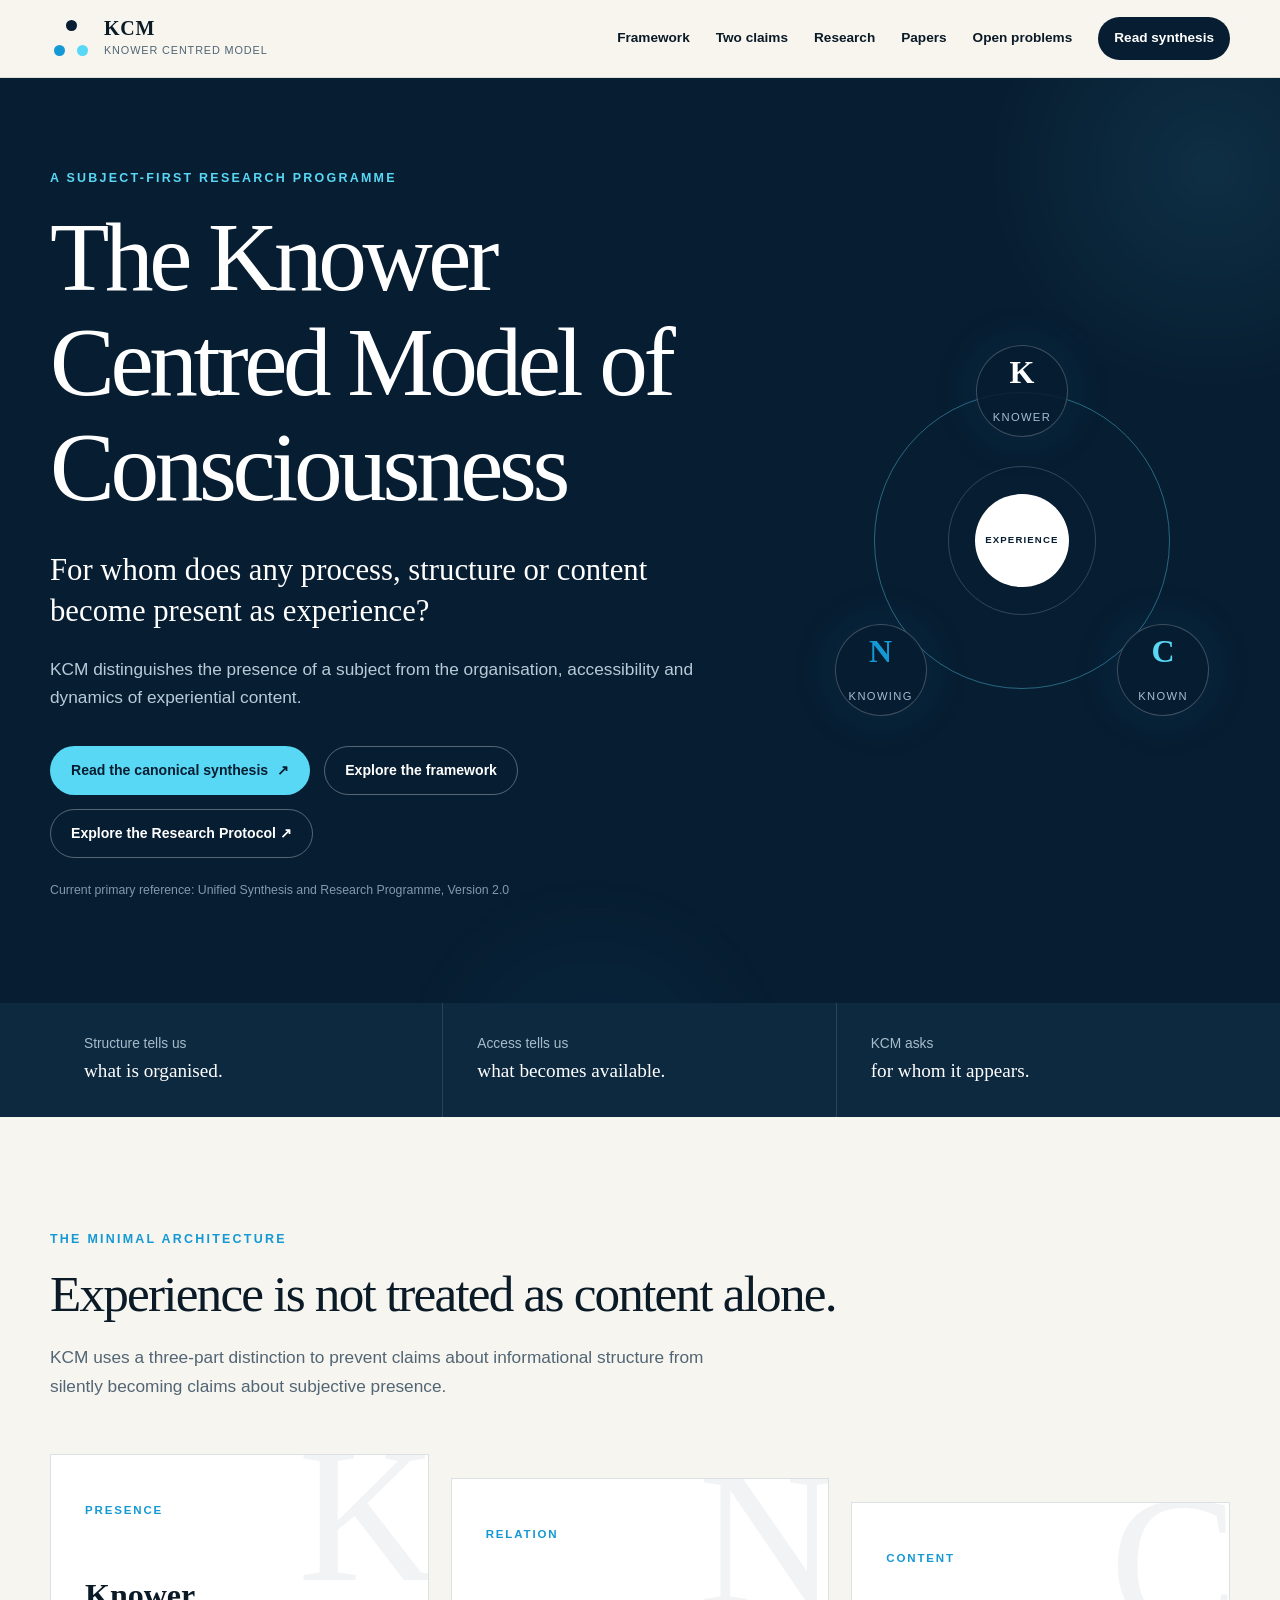
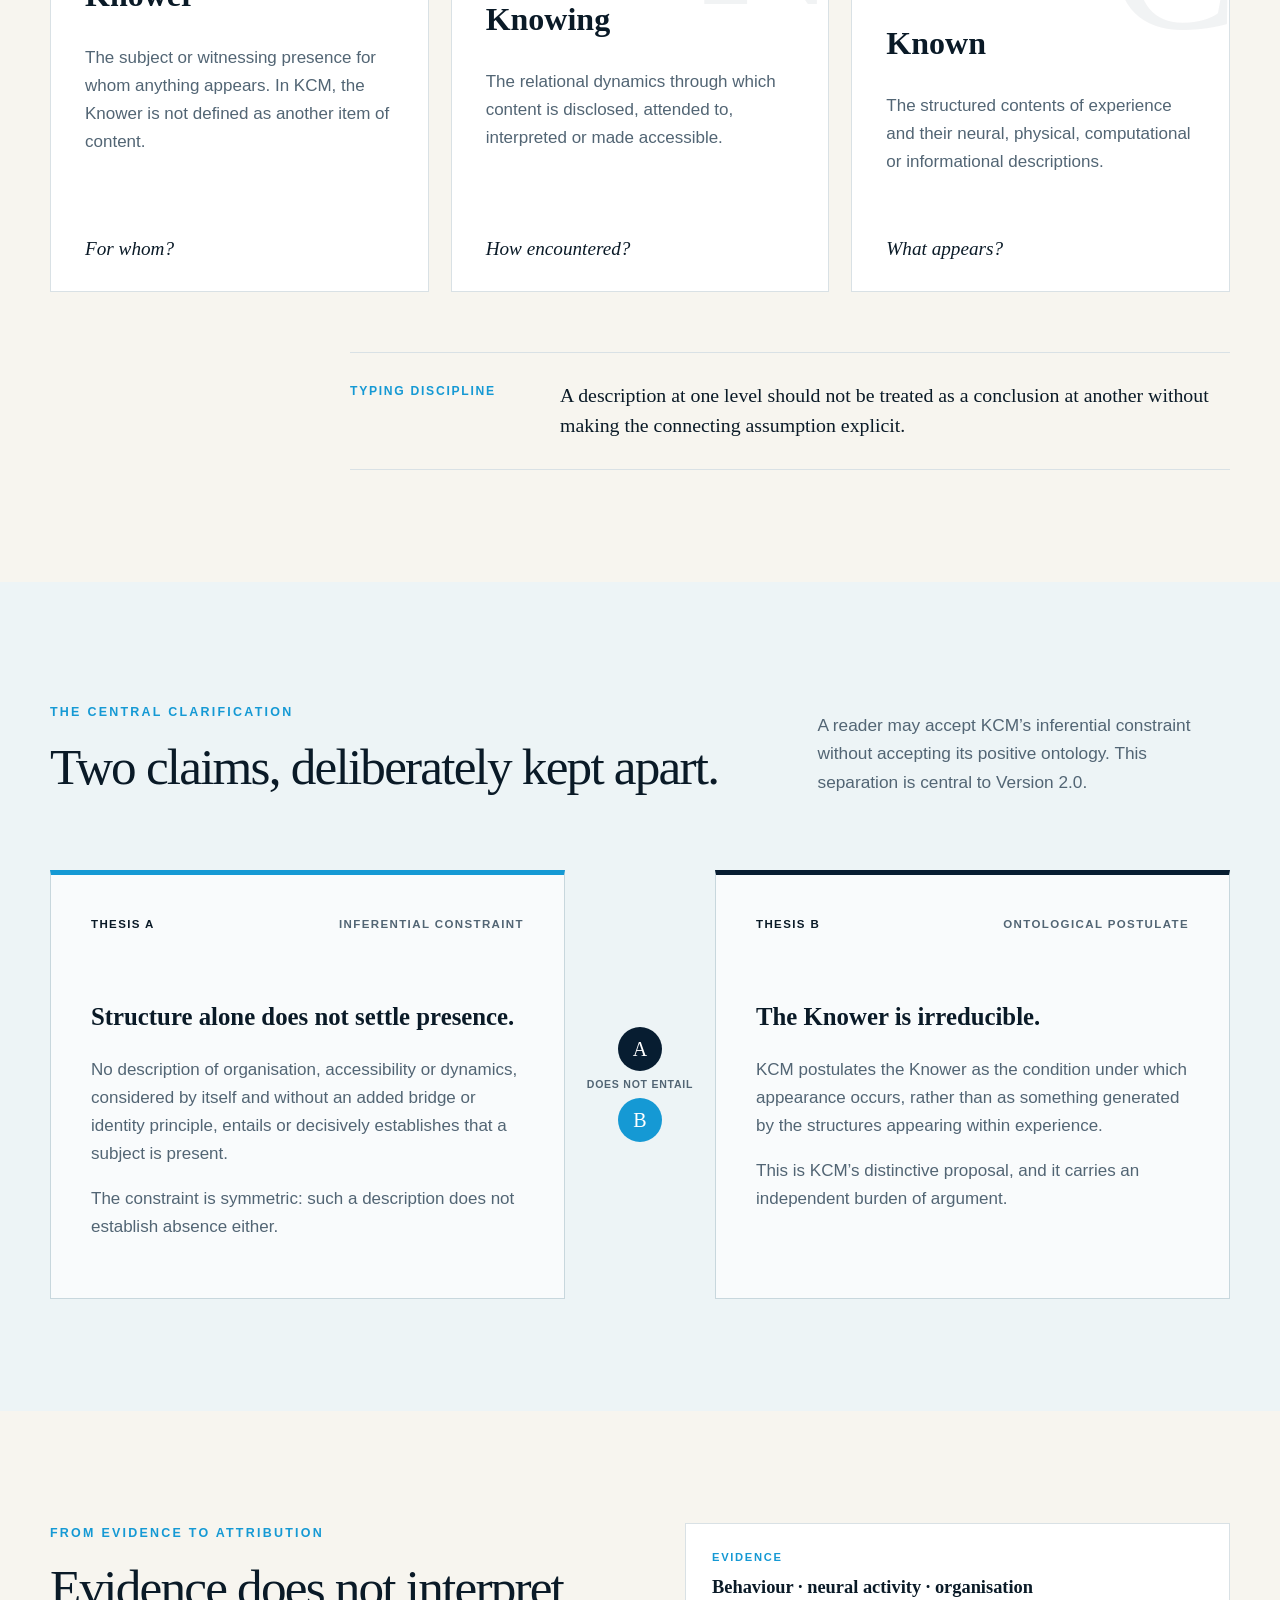
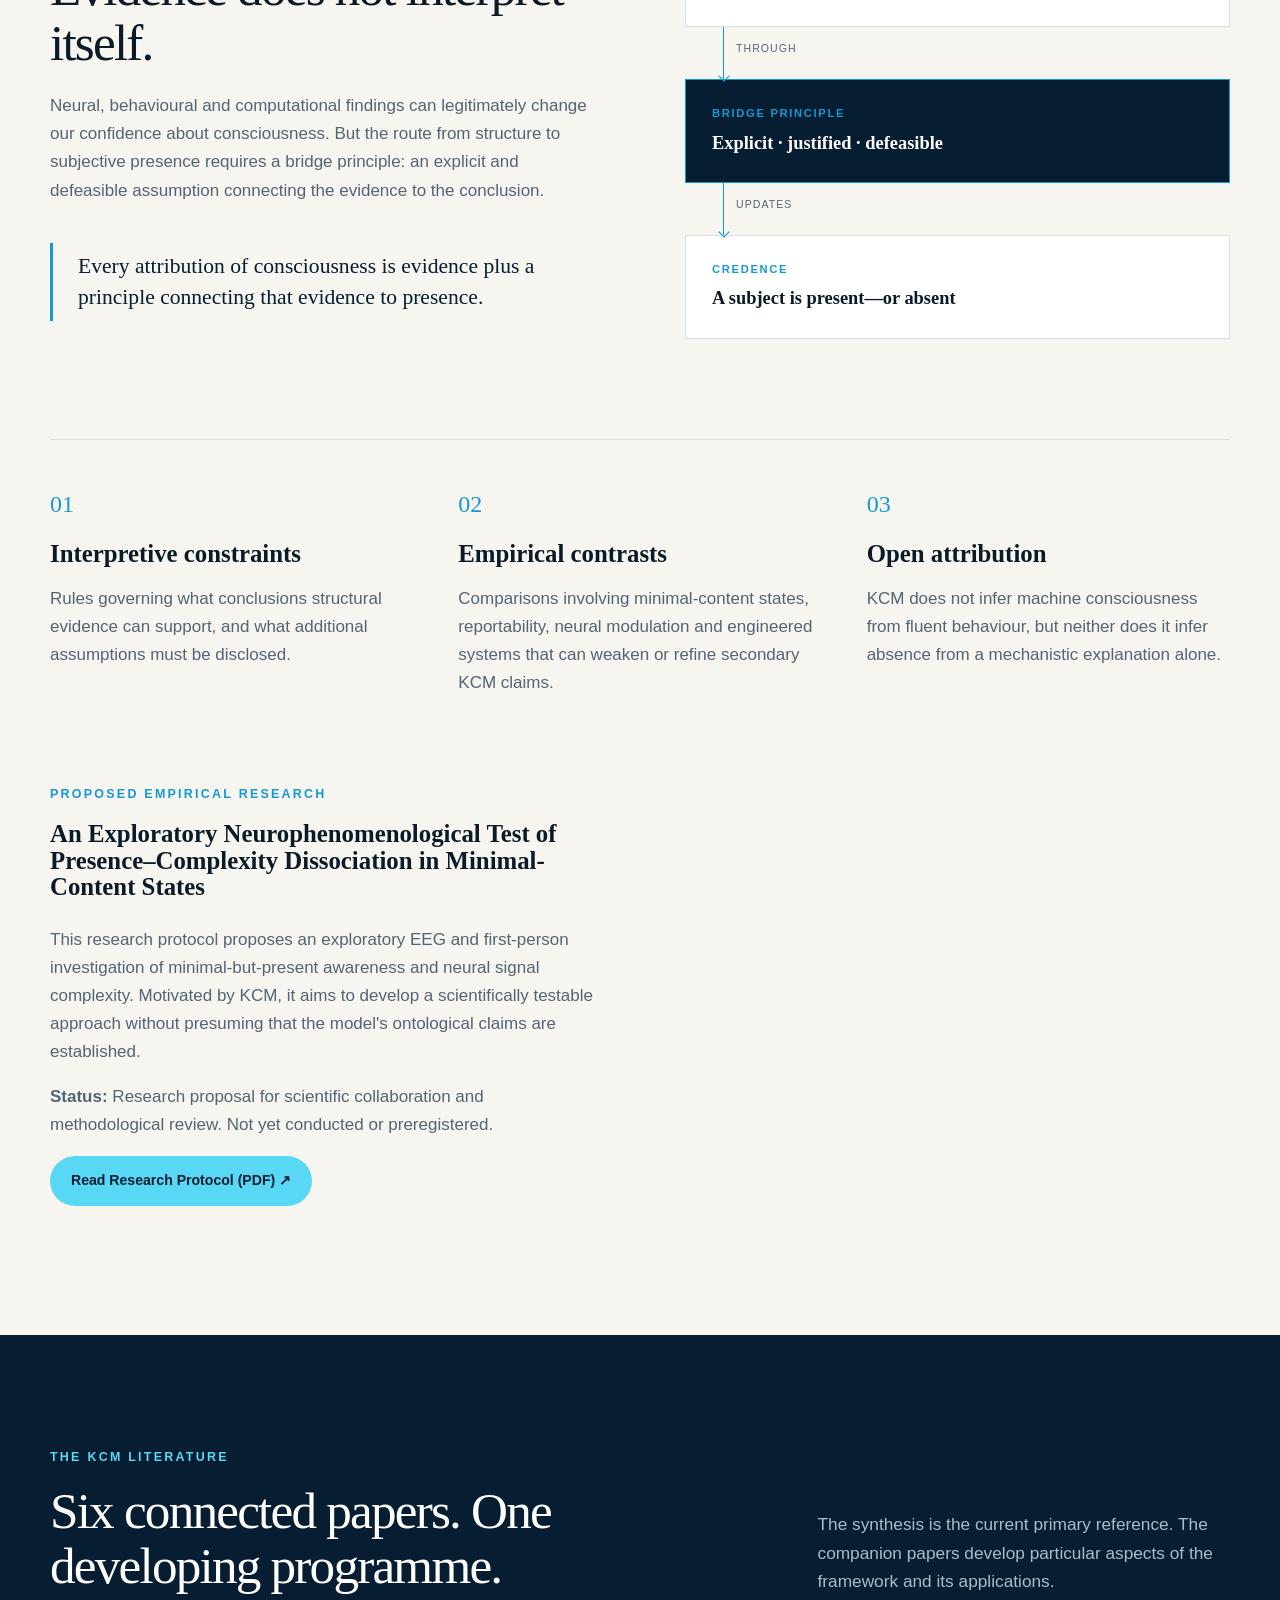
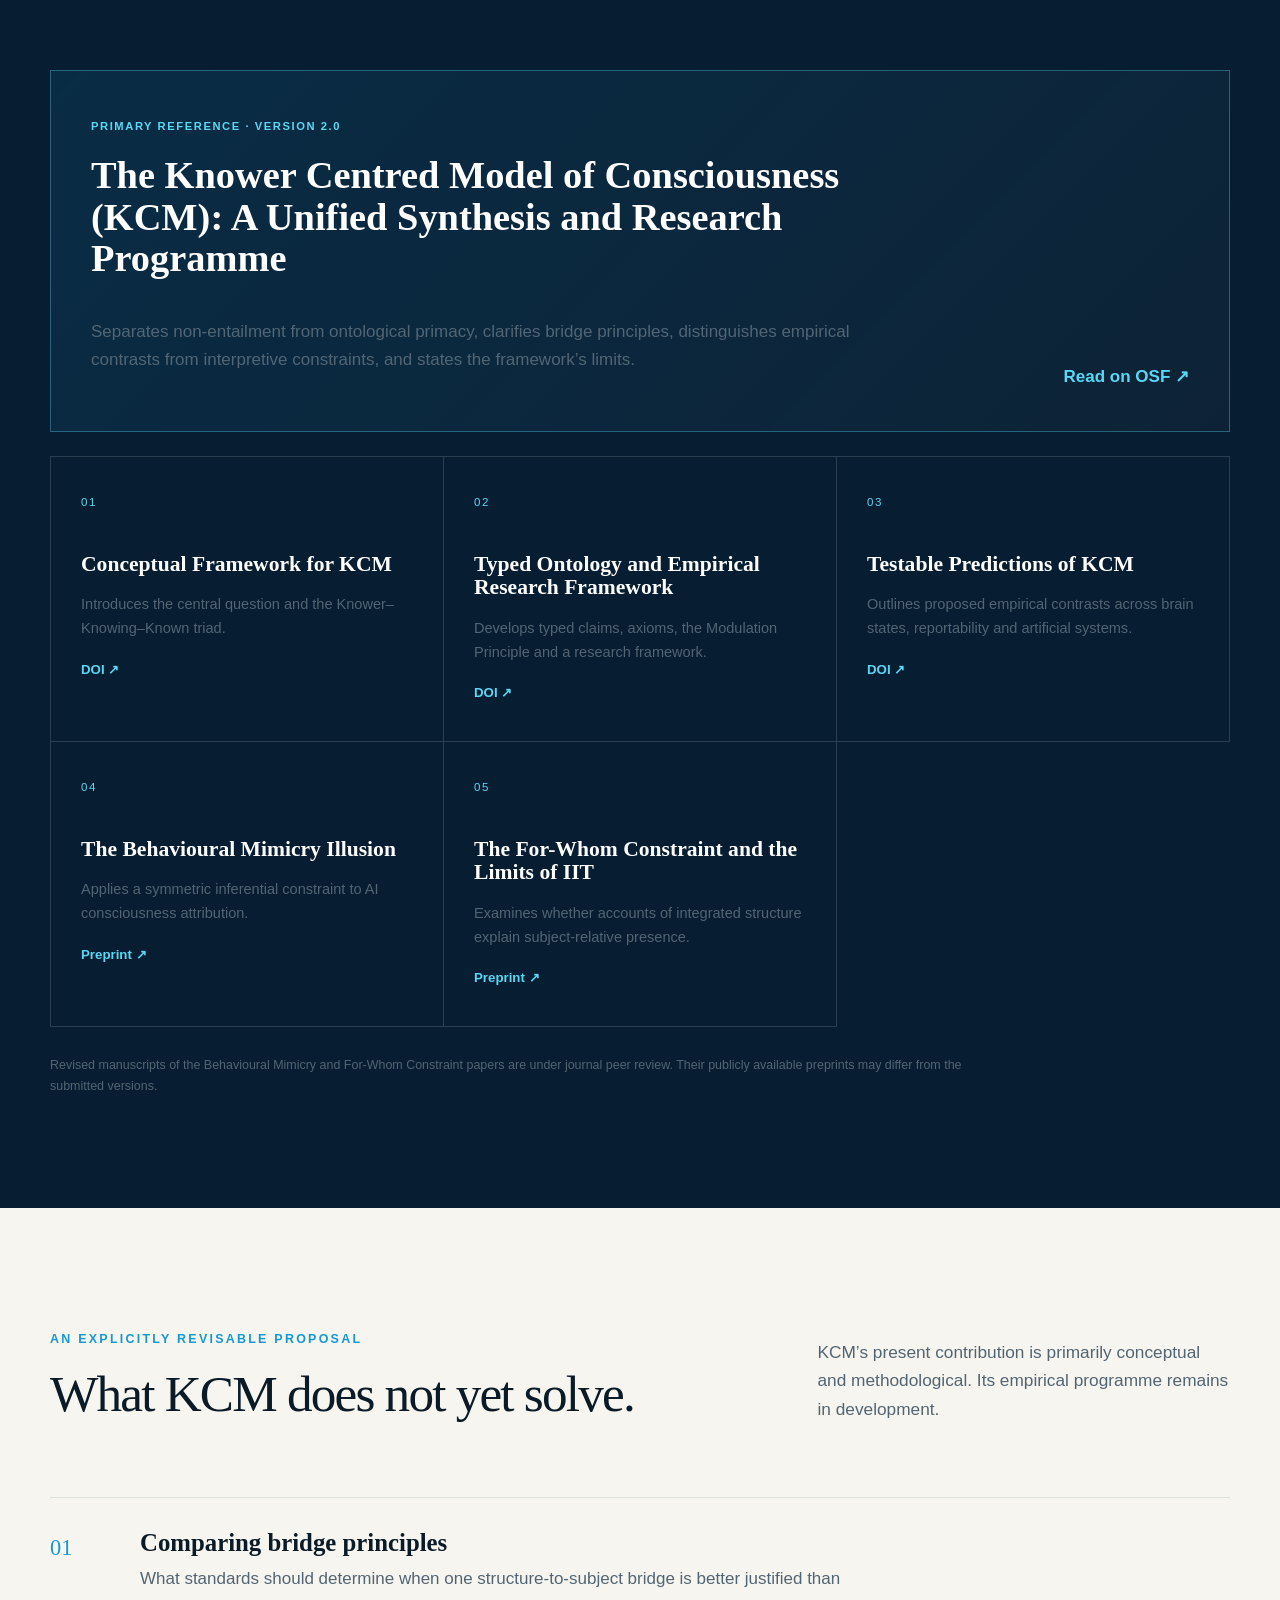
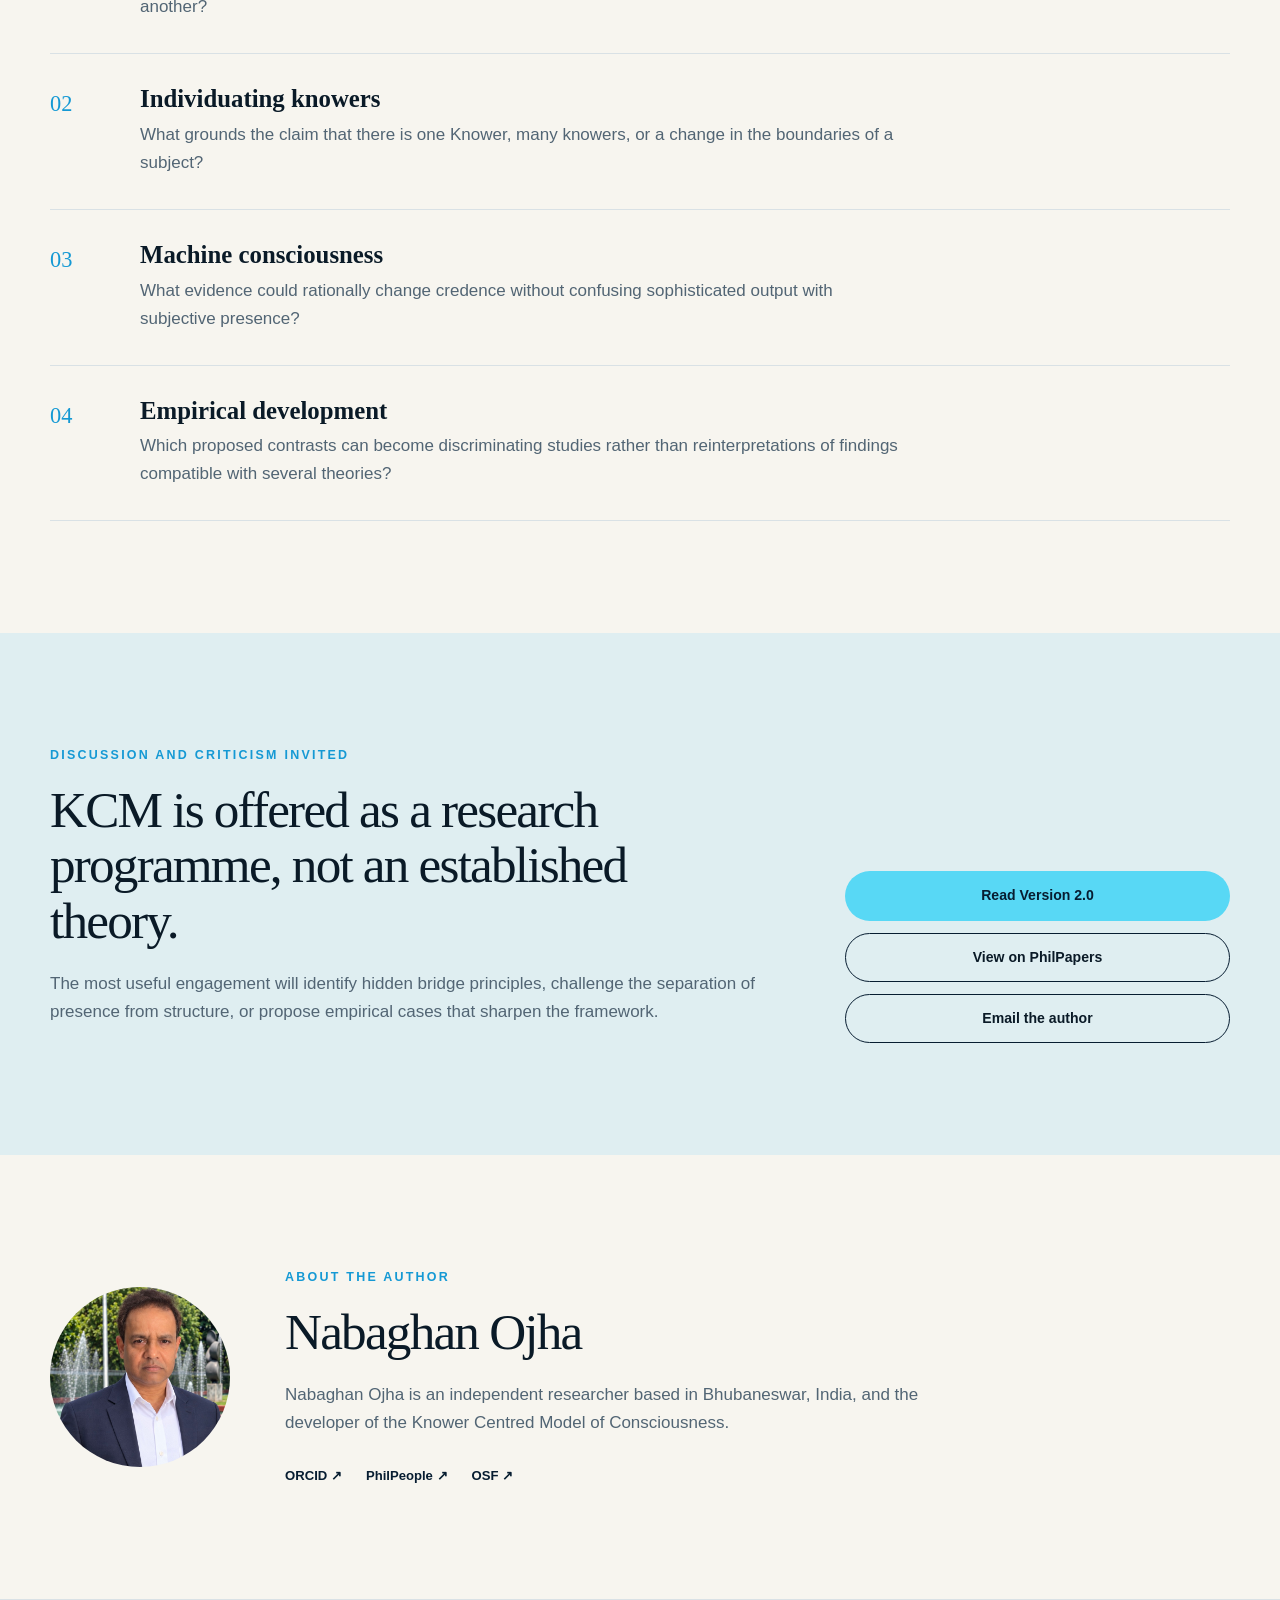
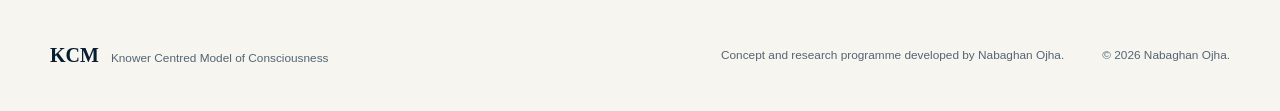
==== commit f2aad82d: "Add Research Protocol button to homepage Added a direct link to the KCM empirical research protocol " ====
--- a/index.html
+++ b/index.html
@@ -49,9 +49,10 @@
         <h1>The Knower Centred Model of Consciousness</h1>
         <p class="hero-question">For whom does any process, structure or content become present as experience?</p>
         <p class="hero-intro">KCM distinguishes the presence of a subject from the organisation, accessibility and dynamics of experiential content.</p>
-        <div class="hero-actions">
-          <a class="button button-primary" href="https://doi.org/10.17605/OSF.IO/EX3VN" target="_blank" rel="noopener">Read the canonical synthesis <span aria-hidden="true">↗</span></a>
-          <a class="button button-quiet" href="#framework">Explore the framework</a>
+     <div class="hero-actions">
+  <a class="button button-primary" href="https://doi.org/10.17605/OSF.IO/EX3VN" target="_blank" rel="noopener">Read the canonical synthesis <span aria-hidden="true">↗</span></a>
+  <a class="button button-quiet" href="#framework">Explore the framework</a>
+  <a class="button button-quiet" href="KCM_Research_Protocol.pdf" target="_blank" rel="noopener">Explore the Research Protocol ↗</a>
         </div>
         <p class="version-line">Current primary reference: Unified Synthesis and Research Programme, Version 2.0</p>
       </div>
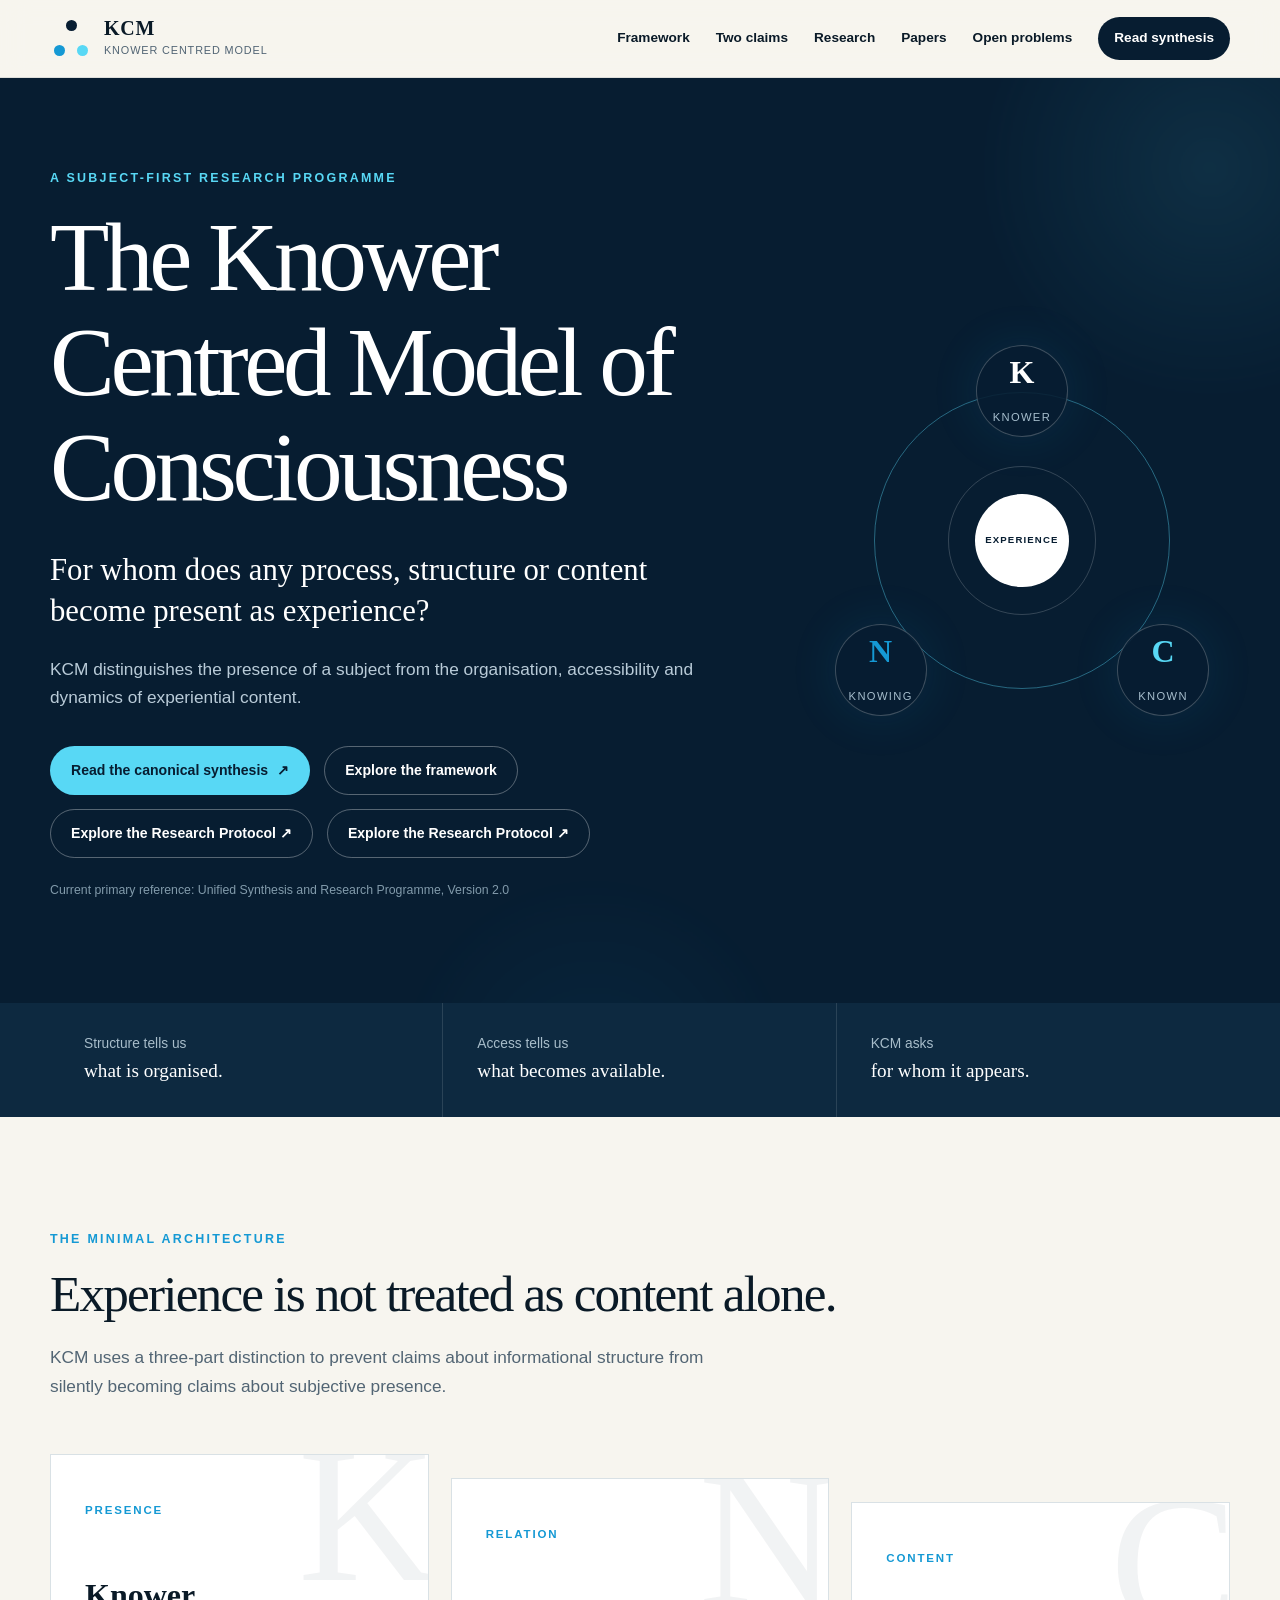
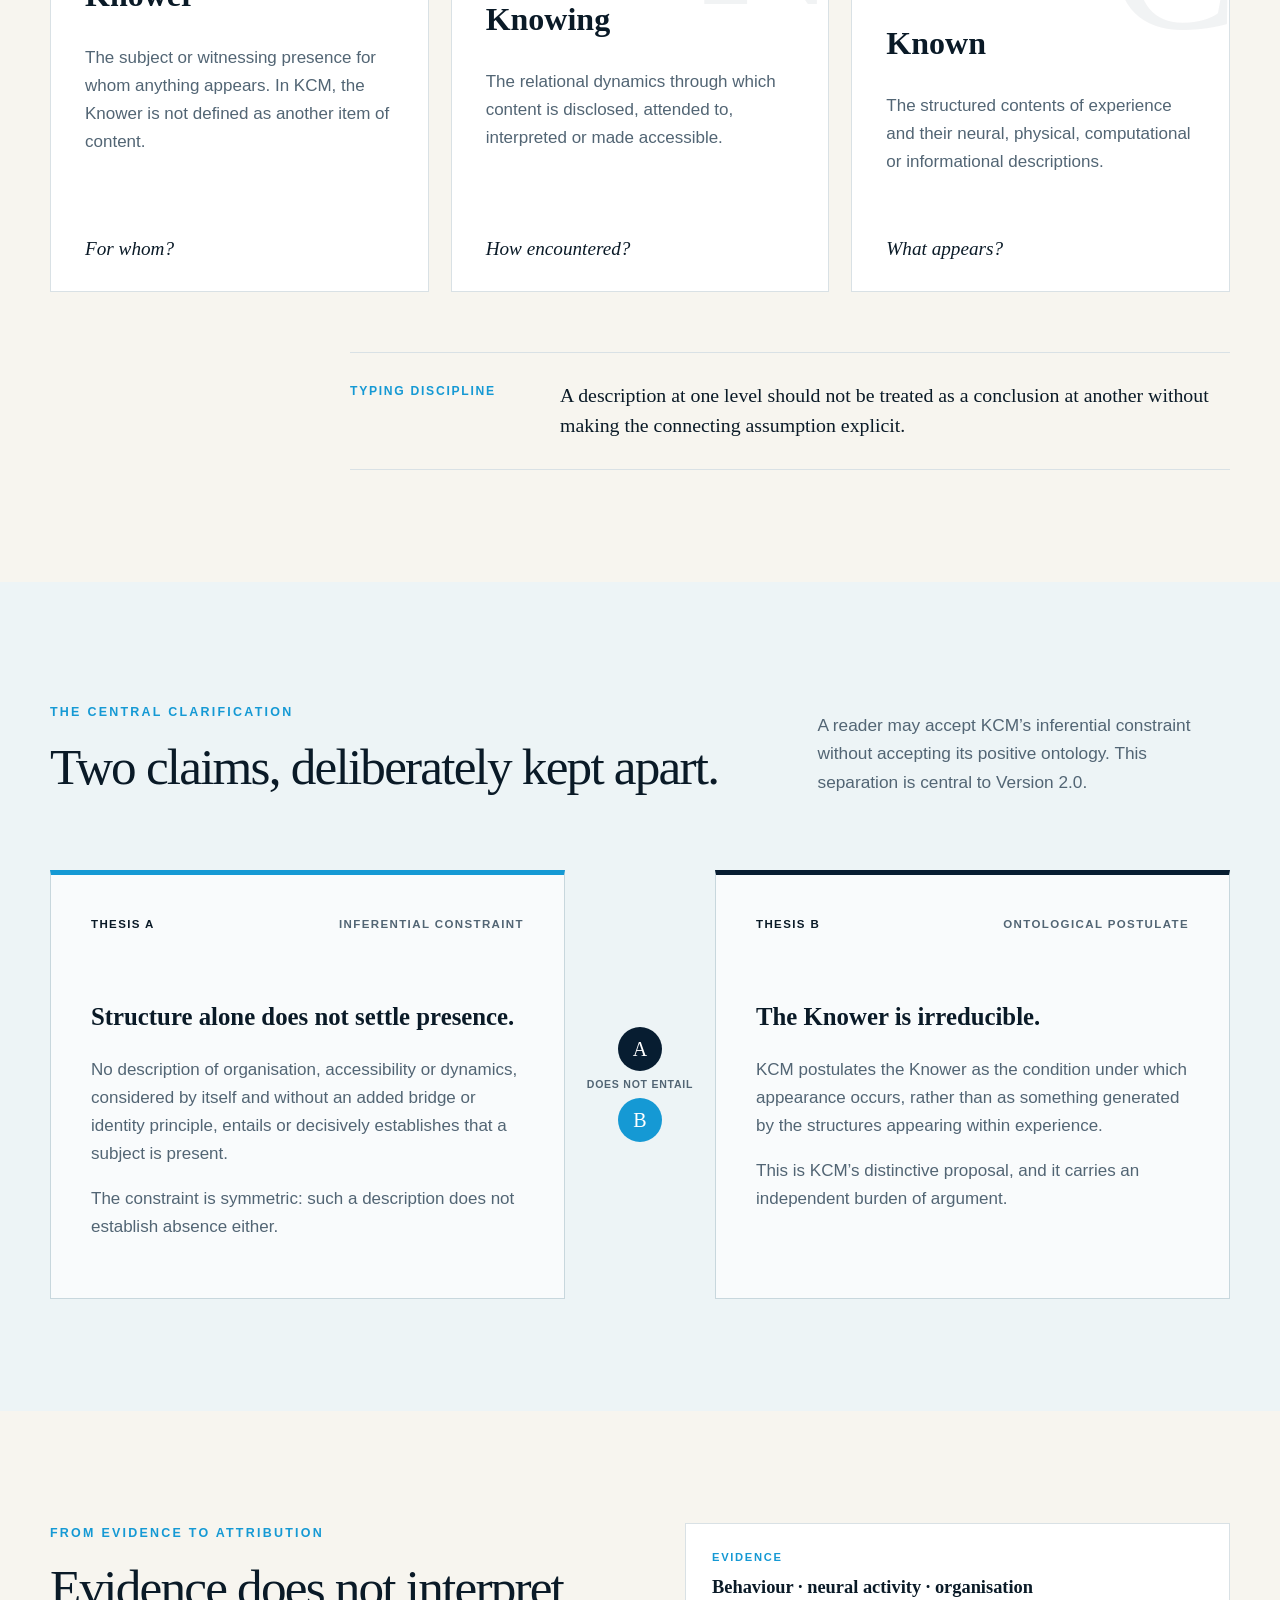
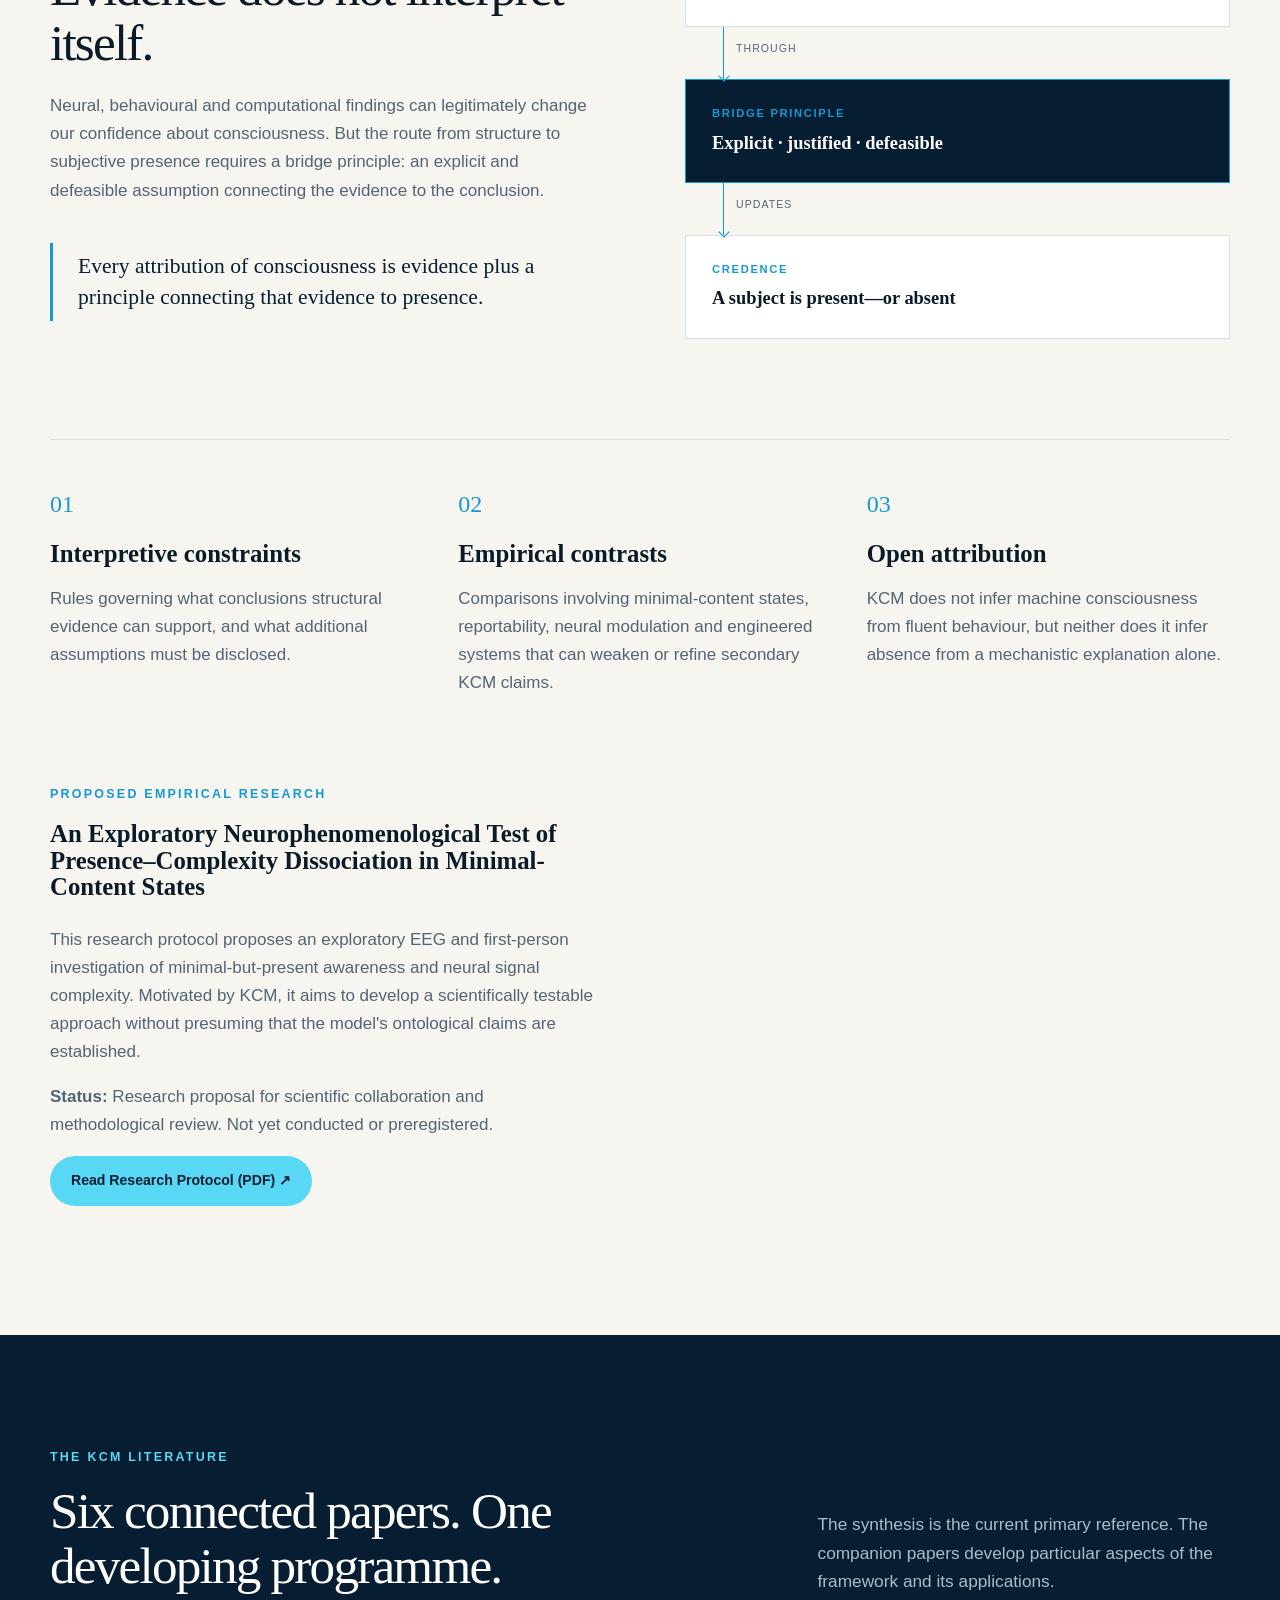
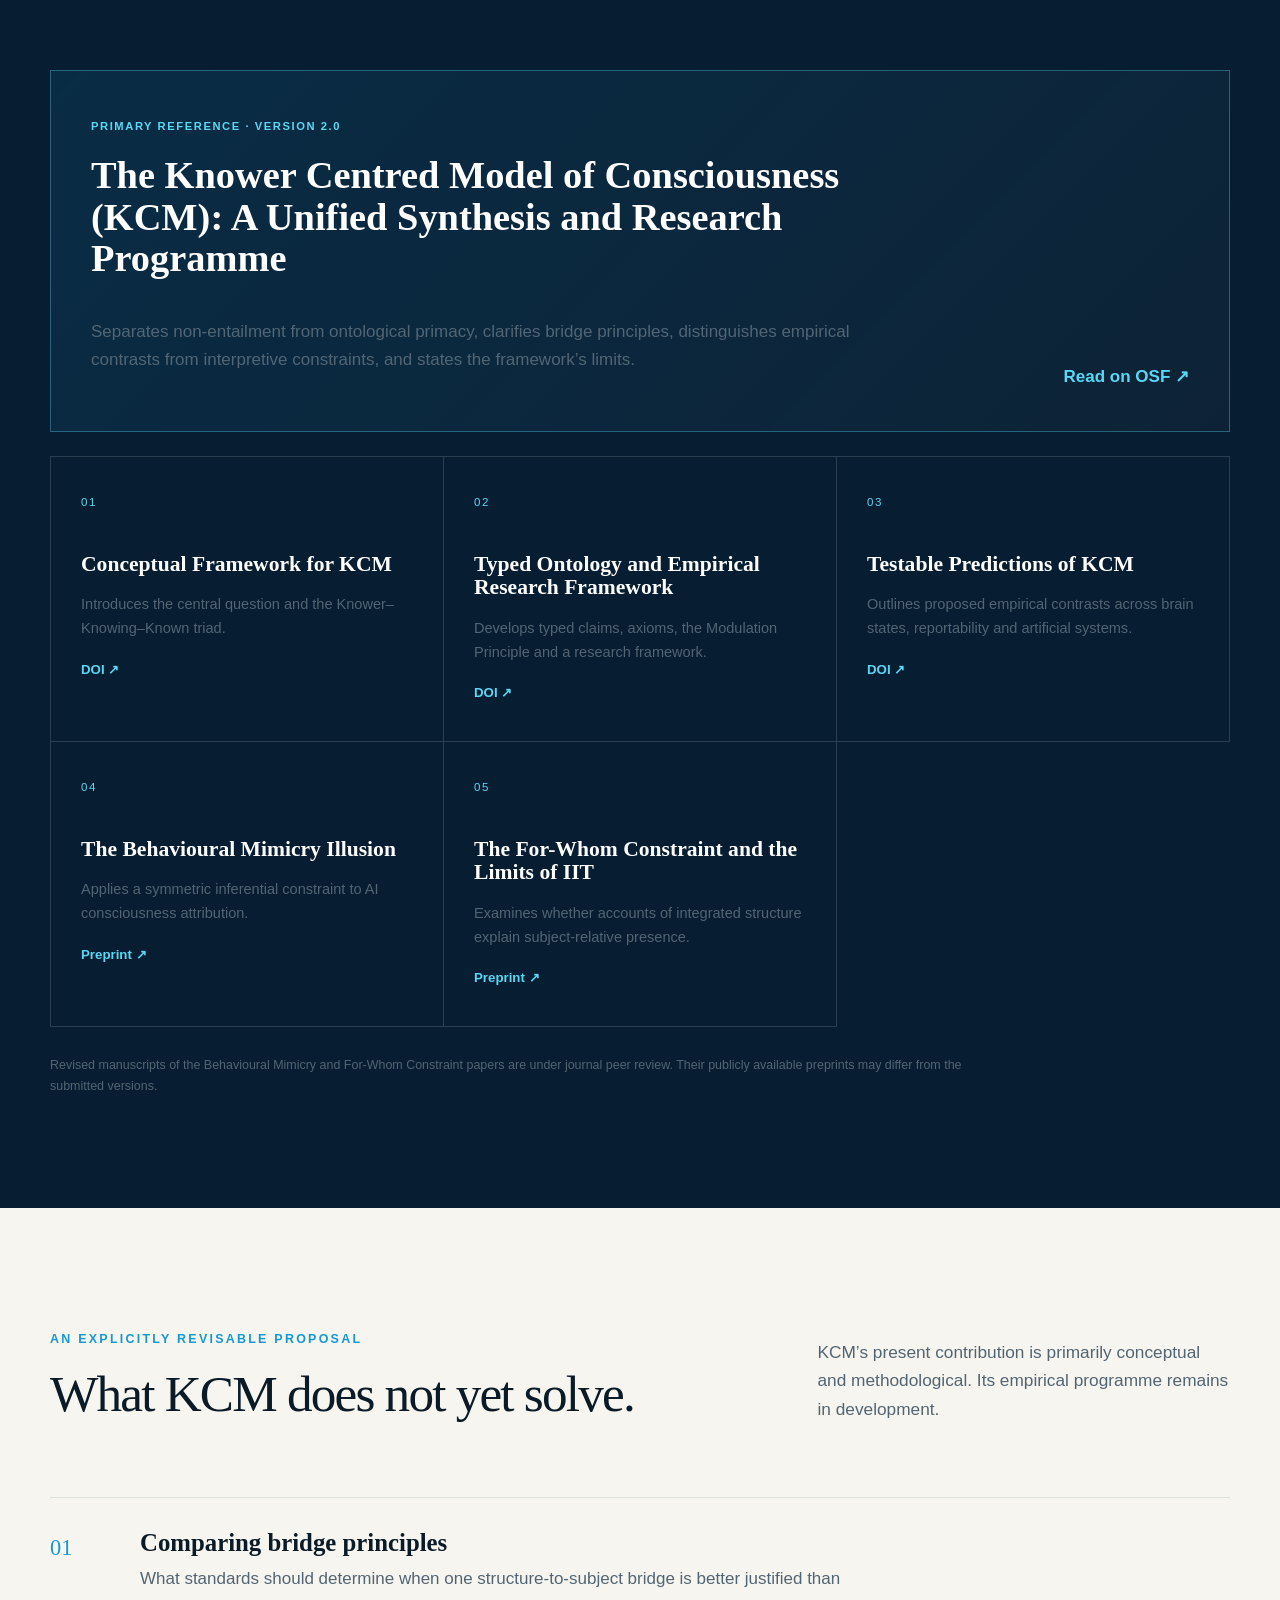
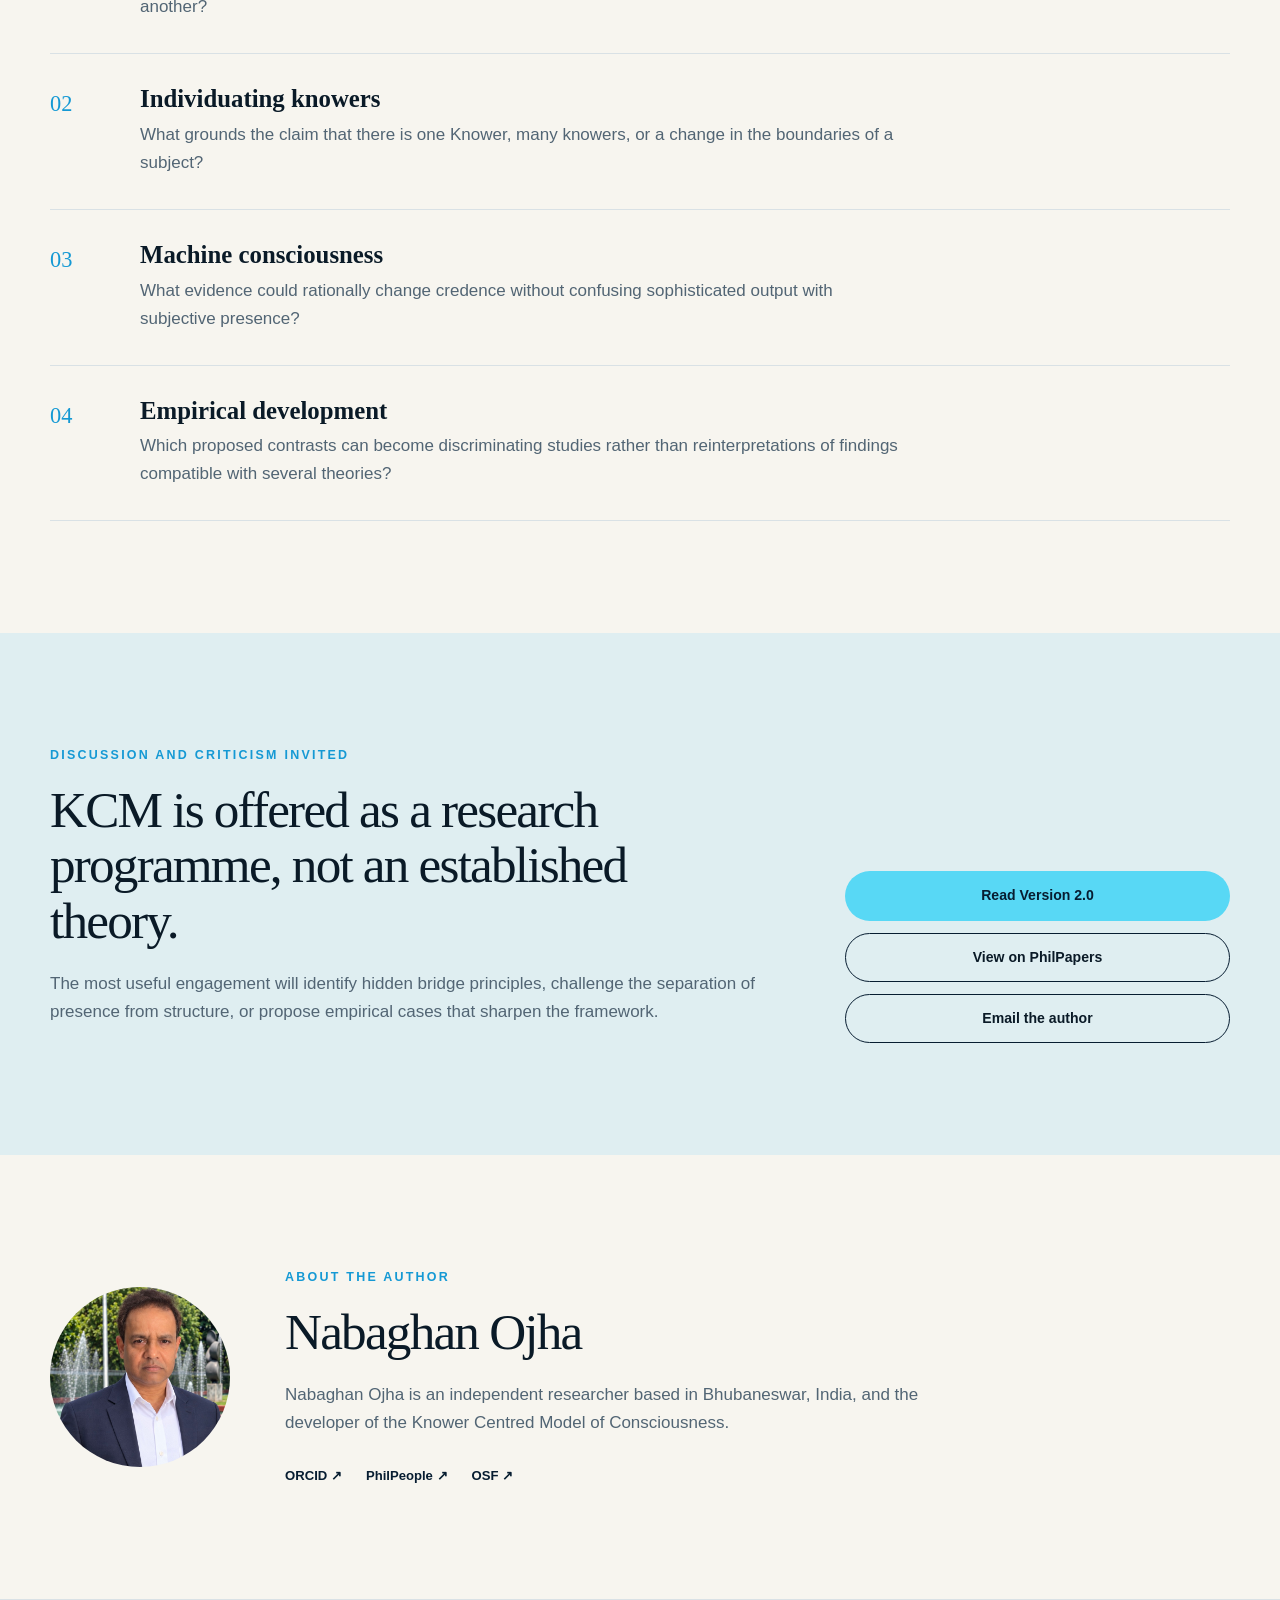
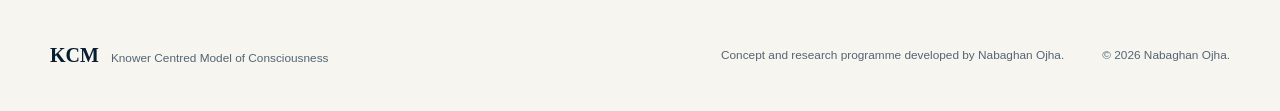
==== commit bb59d486: "Add Research Protocol link to homepage" ====
--- a/index.html
+++ b/index.html
@@ -49,11 +49,12 @@
         <h1>The Knower Centred Model of Consciousness</h1>
         <p class="hero-question">For whom does any process, structure or content become present as experience?</p>
         <p class="hero-intro">KCM distinguishes the presence of a subject from the organisation, accessibility and dynamics of experiential content.</p>
-     <div class="hero-actions">
+  <div class="hero-actions">
   <a class="button button-primary" href="https://doi.org/10.17605/OSF.IO/EX3VN" target="_blank" rel="noopener">Read the canonical synthesis <span aria-hidden="true">↗</span></a>
   <a class="button button-quiet" href="#framework">Explore the framework</a>
-  <a class="button button-quiet" href="KCM_Research_Protocol.pdf" target="_blank" rel="noopener">Explore the Research Protocol ↗</a>
-        </div>
+    <a class="button button-quiet" href="research-protocol.html">Explore the Research Protocol ↗</a>
+  <a class="button button-quiet" href="research-protocol.html">Explore the Research Protocol ↗</a>
+</div>
         <p class="version-line">Current primary reference: Unified Synthesis and Research Programme, Version 2.0</p>
       </div>
 
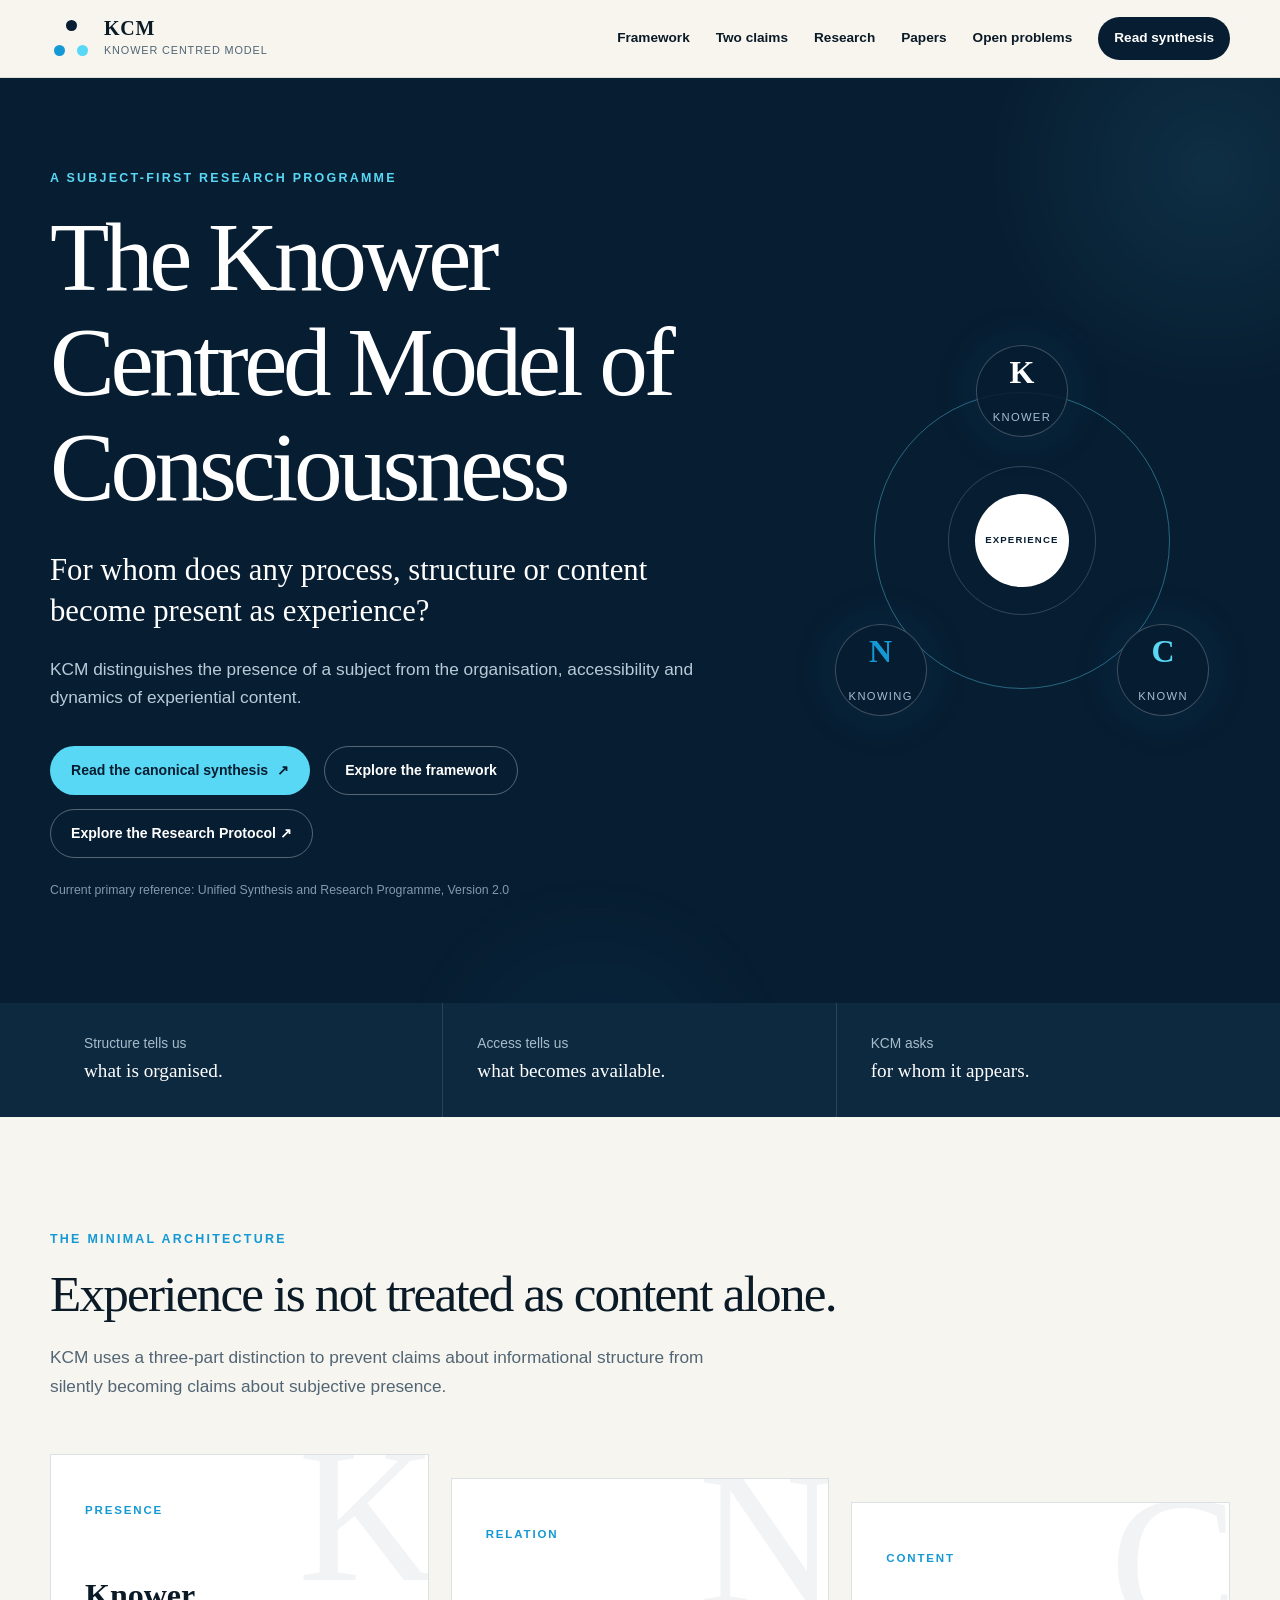
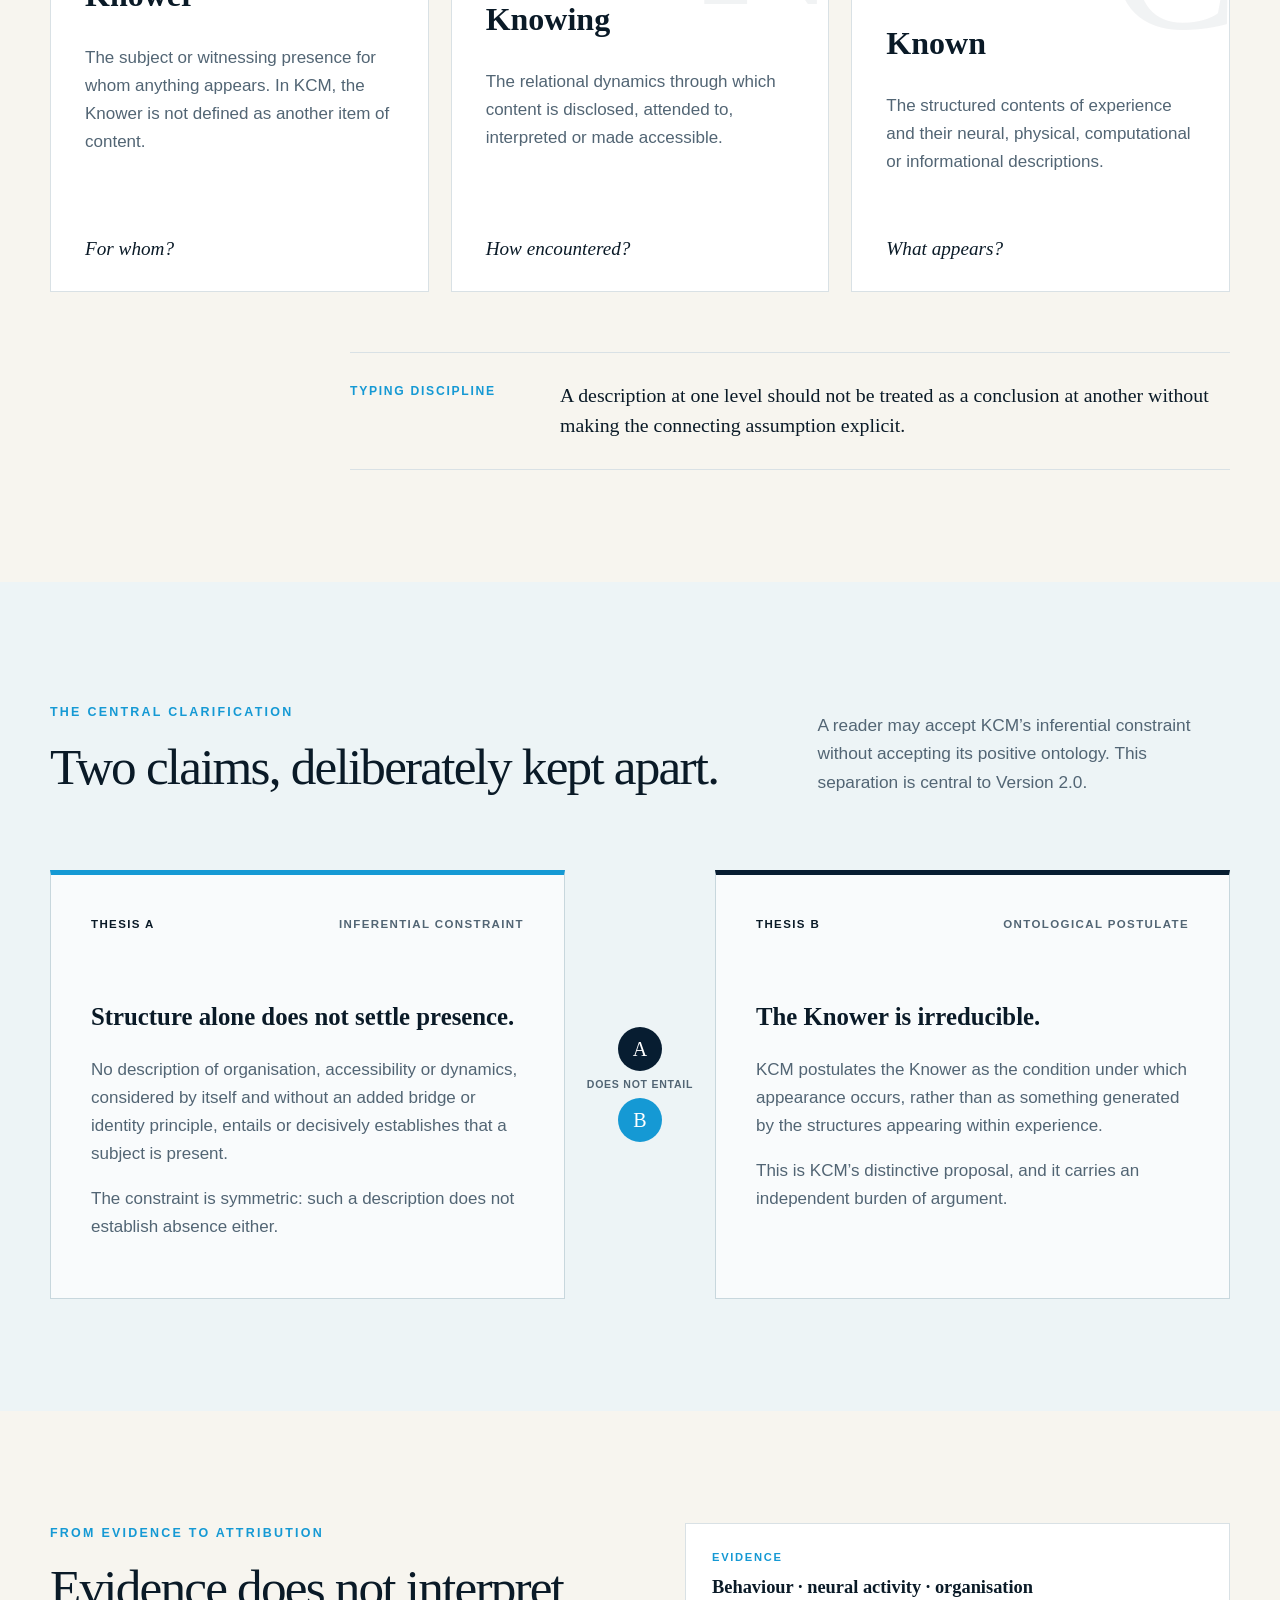
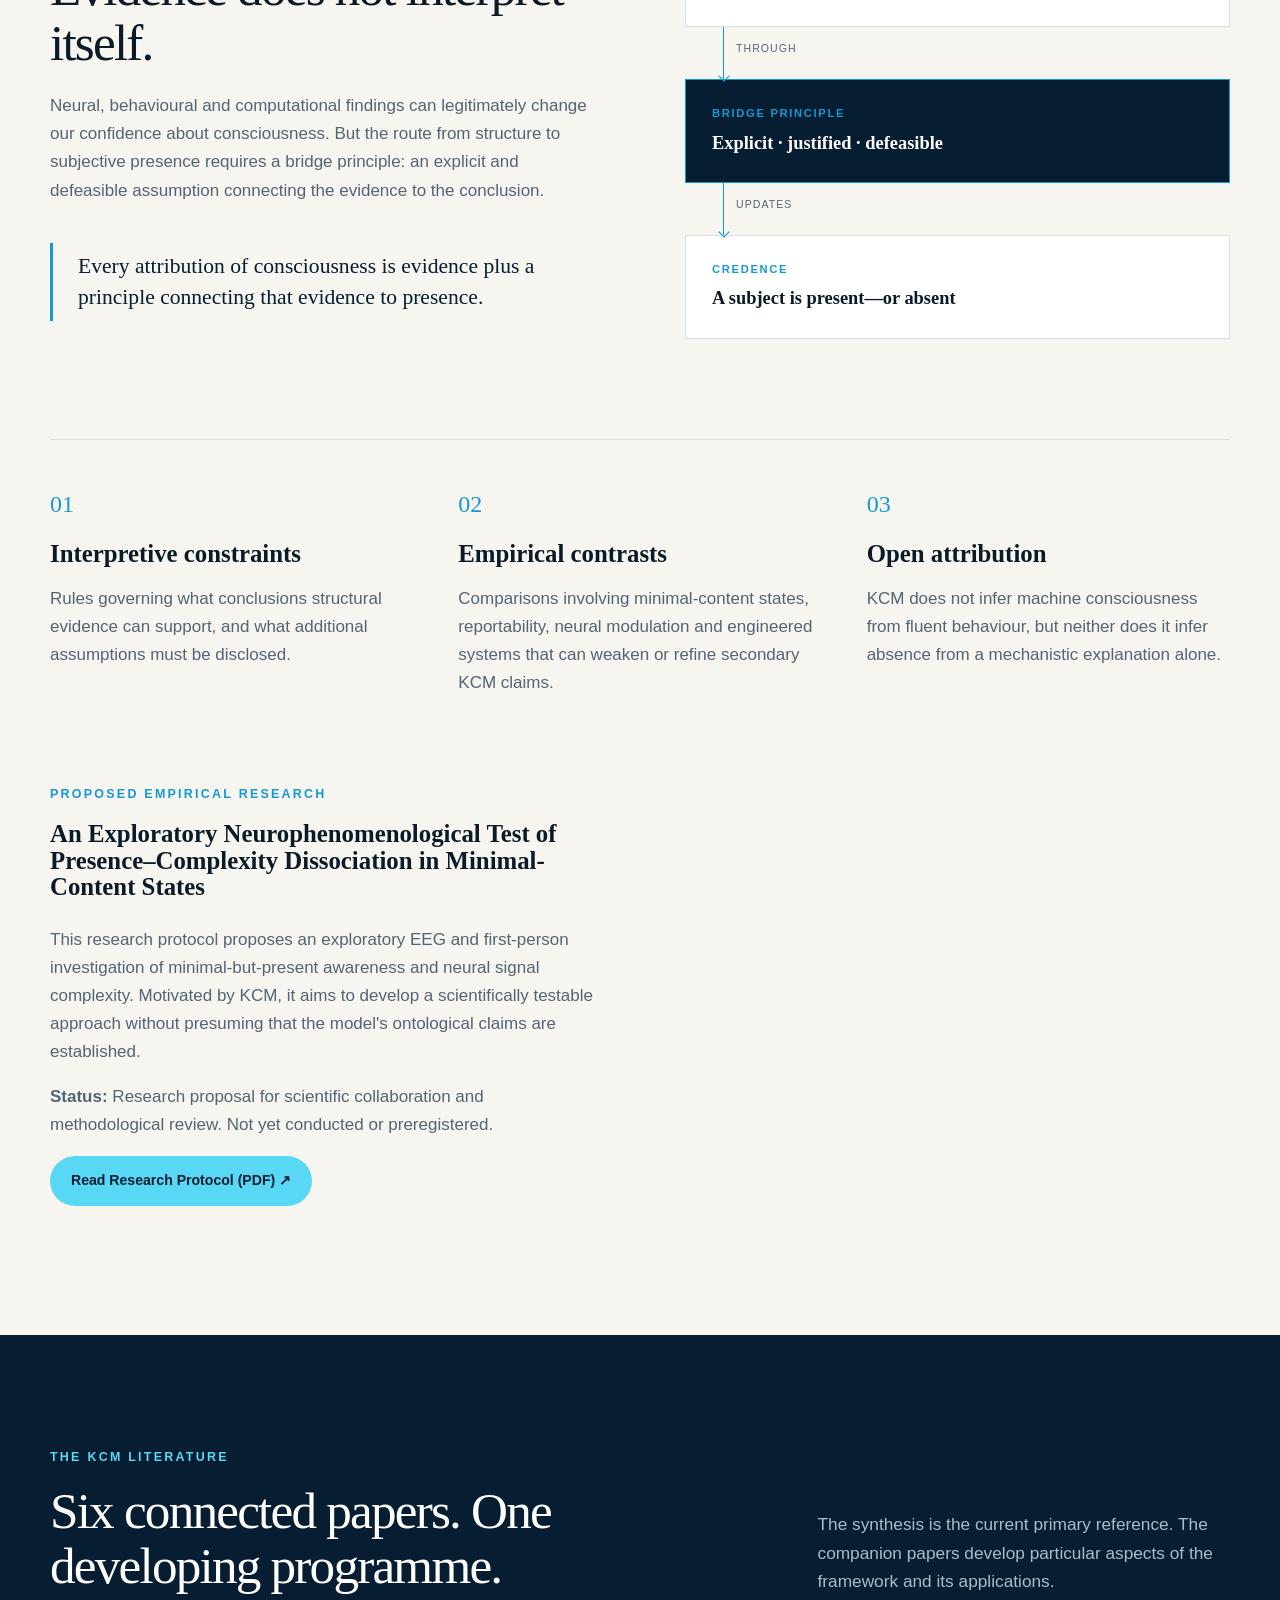
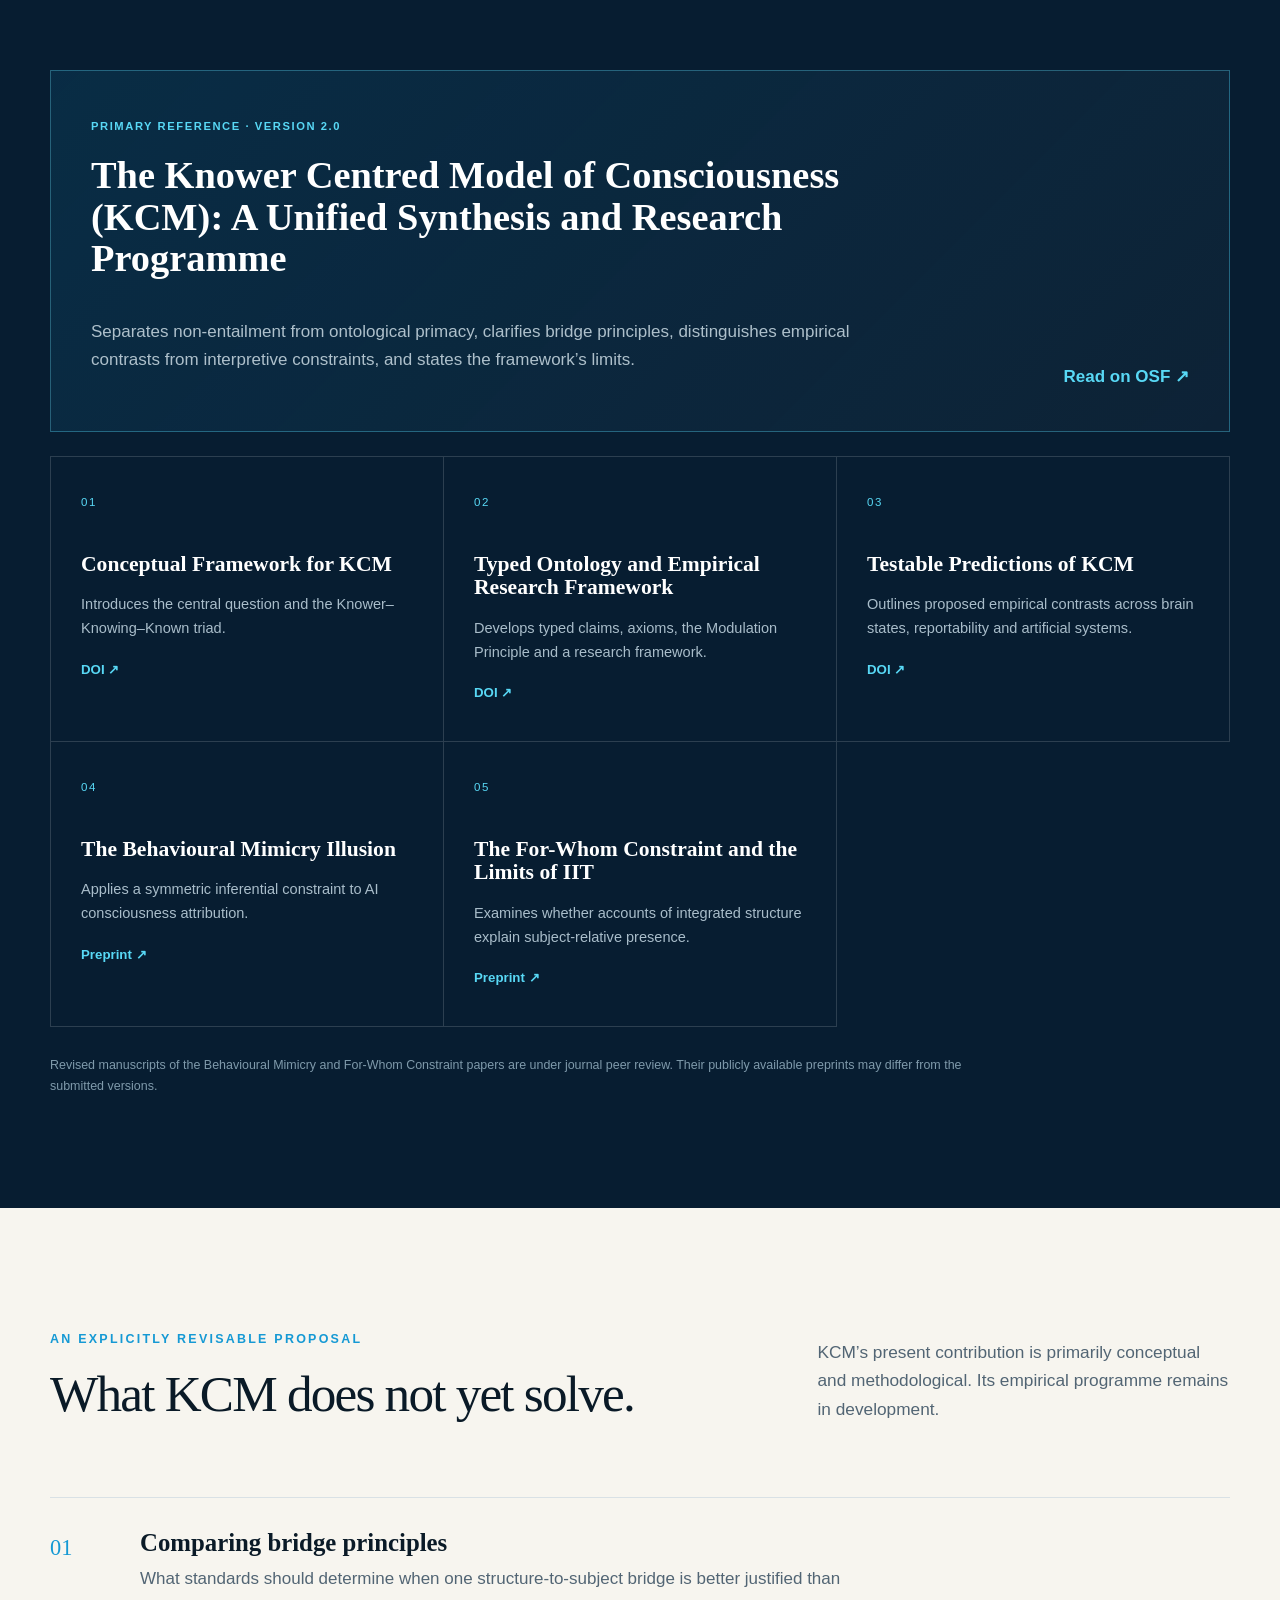
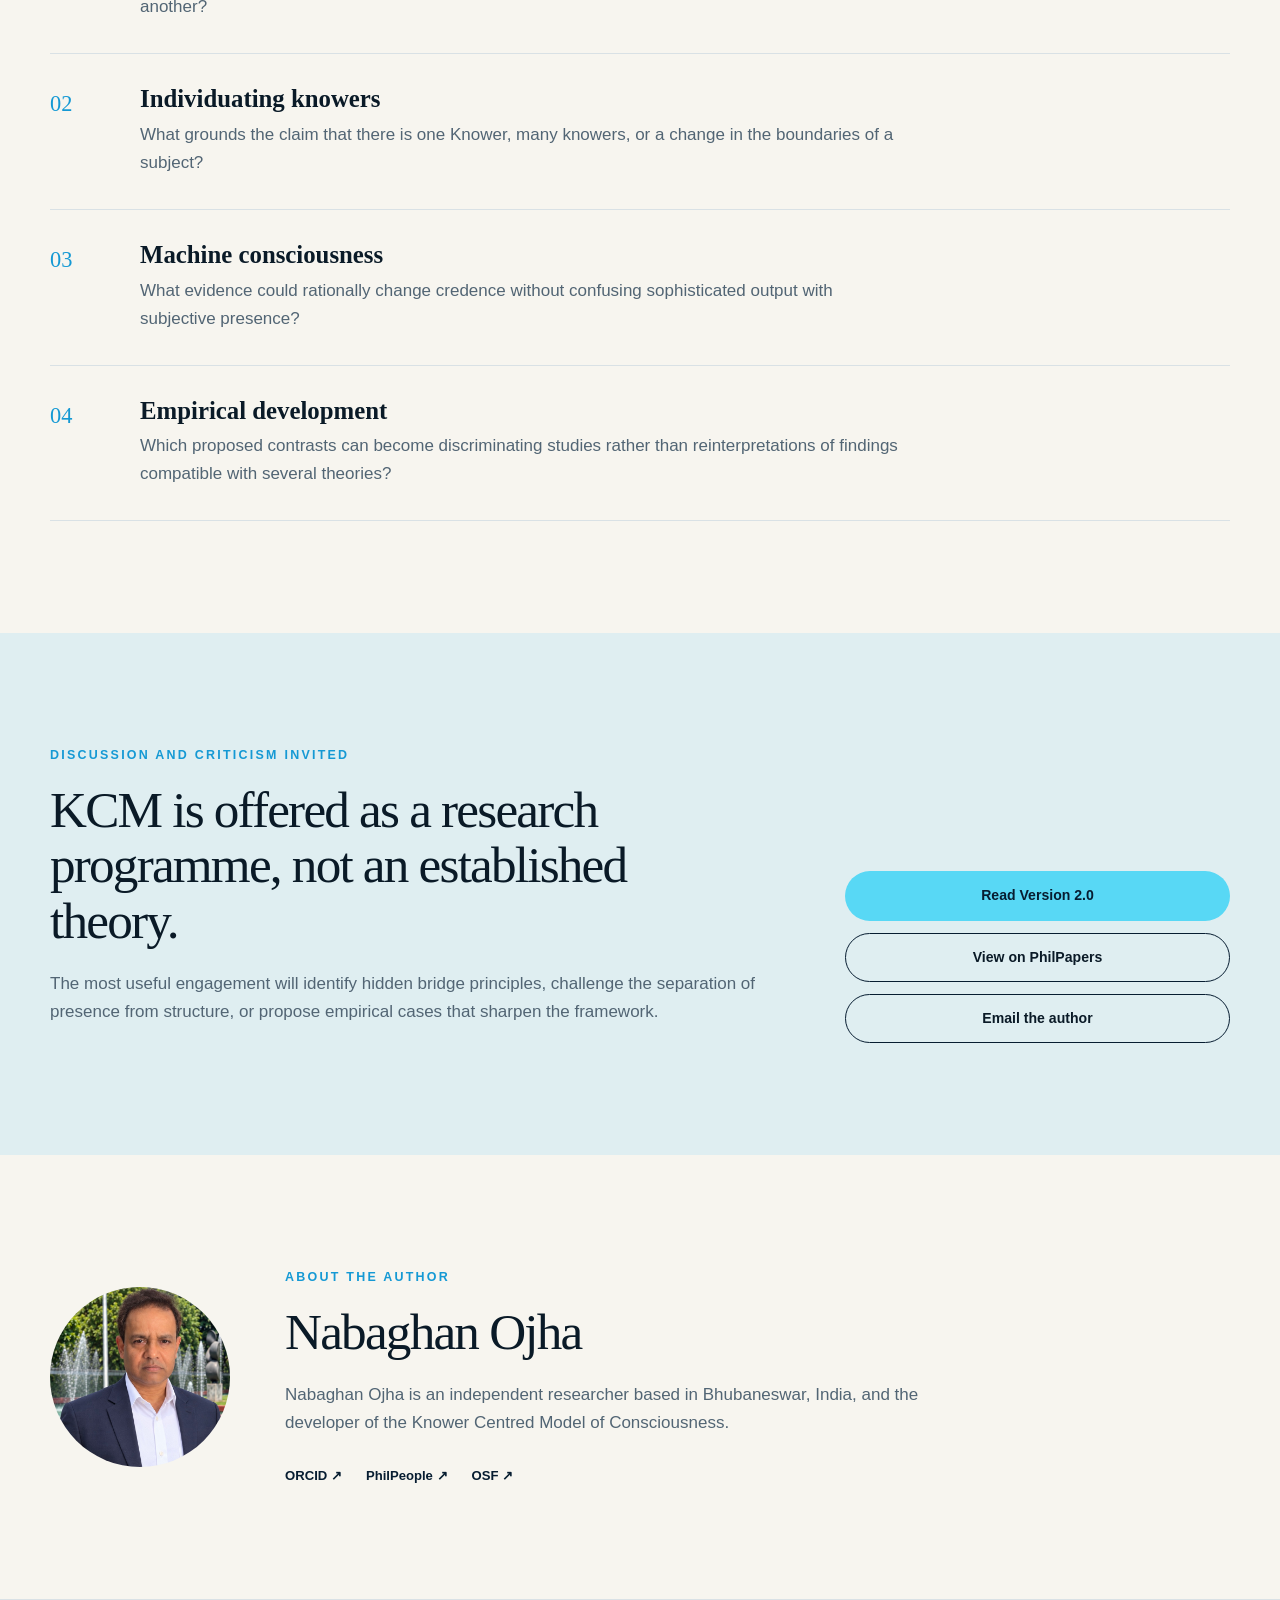
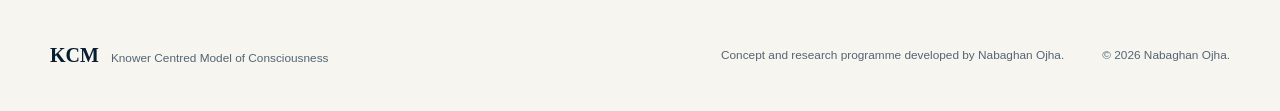
==== commit 4b78f61f: "Fix homepage Research Protocol navigation and HTML structure" ====
--- a/index.html
+++ b/index.html
@@ -52,7 +52,6 @@
   <div class="hero-actions">
   <a class="button button-primary" href="https://doi.org/10.17605/OSF.IO/EX3VN" target="_blank" rel="noopener">Read the canonical synthesis <span aria-hidden="true">↗</span></a>
   <a class="button button-quiet" href="#framework">Explore the framework</a>
-    <a class="button button-quiet" href="research-protocol.html">Explore the Research Protocol ↗</a>
   <a class="button button-quiet" href="research-protocol.html">Explore the Research Protocol ↗</a>
 </div>
         <p class="version-line">Current primary reference: Unified Synthesis and Research Programme, Version 2.0</p>
@@ -189,8 +188,6 @@
         <p><a class="button button-primary" href="KCM_Research_Protocol.pdf" target="_blank" rel="noopener">Read Research Protocol (PDF) ↗</a></p>
       </div>
     </section>
-    <div class="bridge-copy">
-
     <section class="section section-dark publications" id="publications">
       <div class="section-heading split-heading">
         <div>
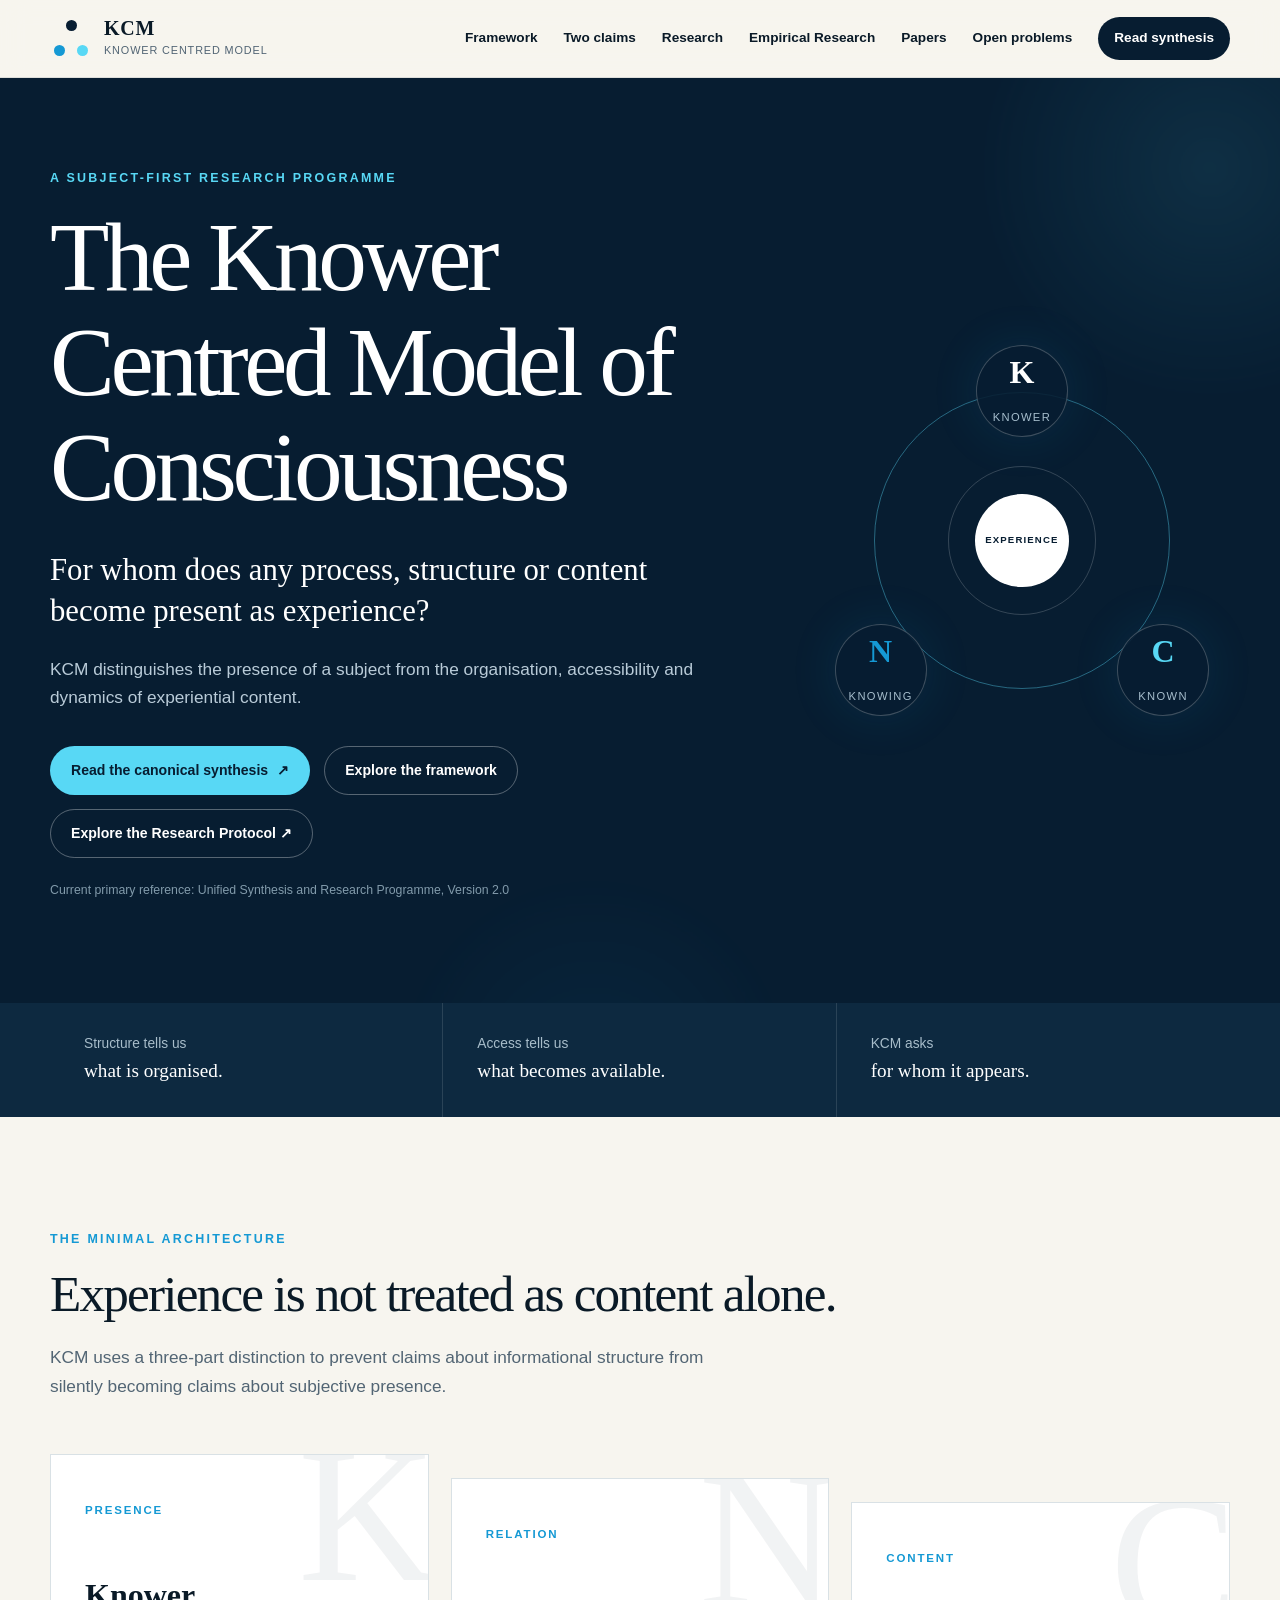
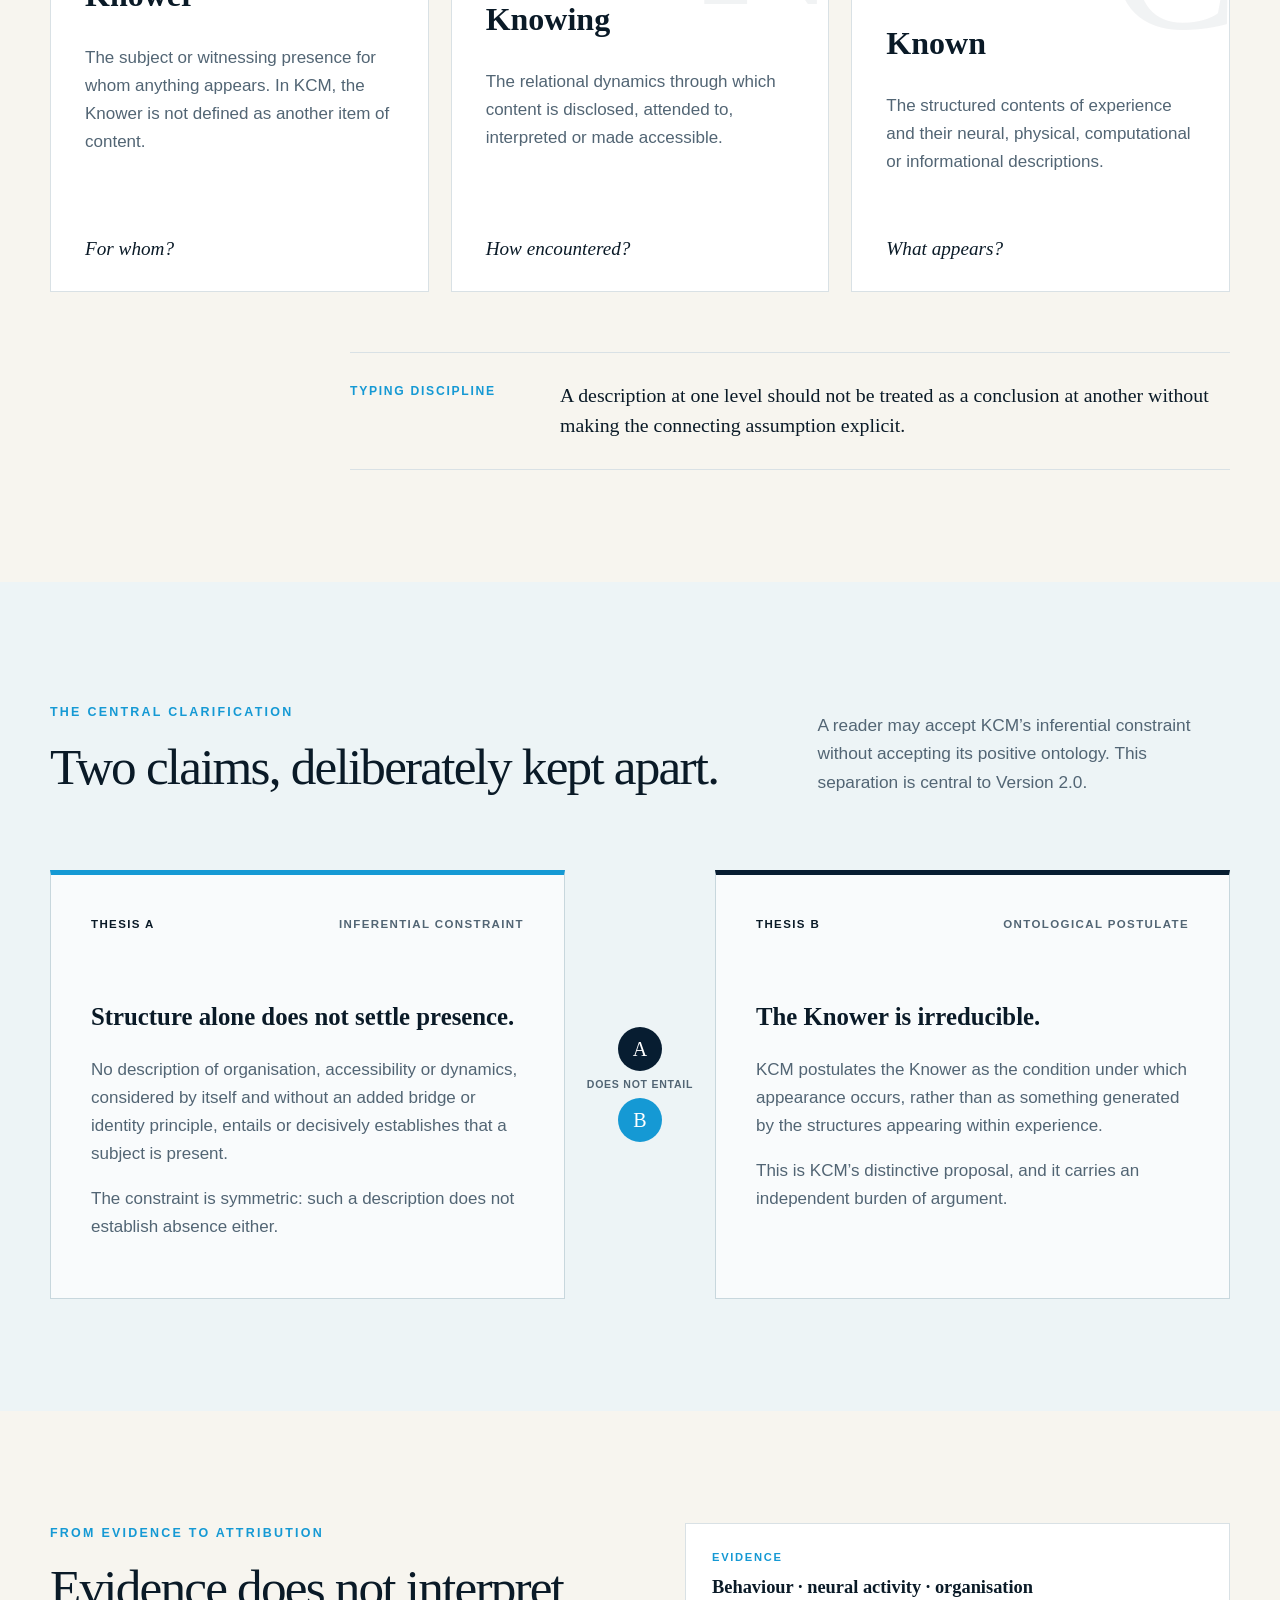
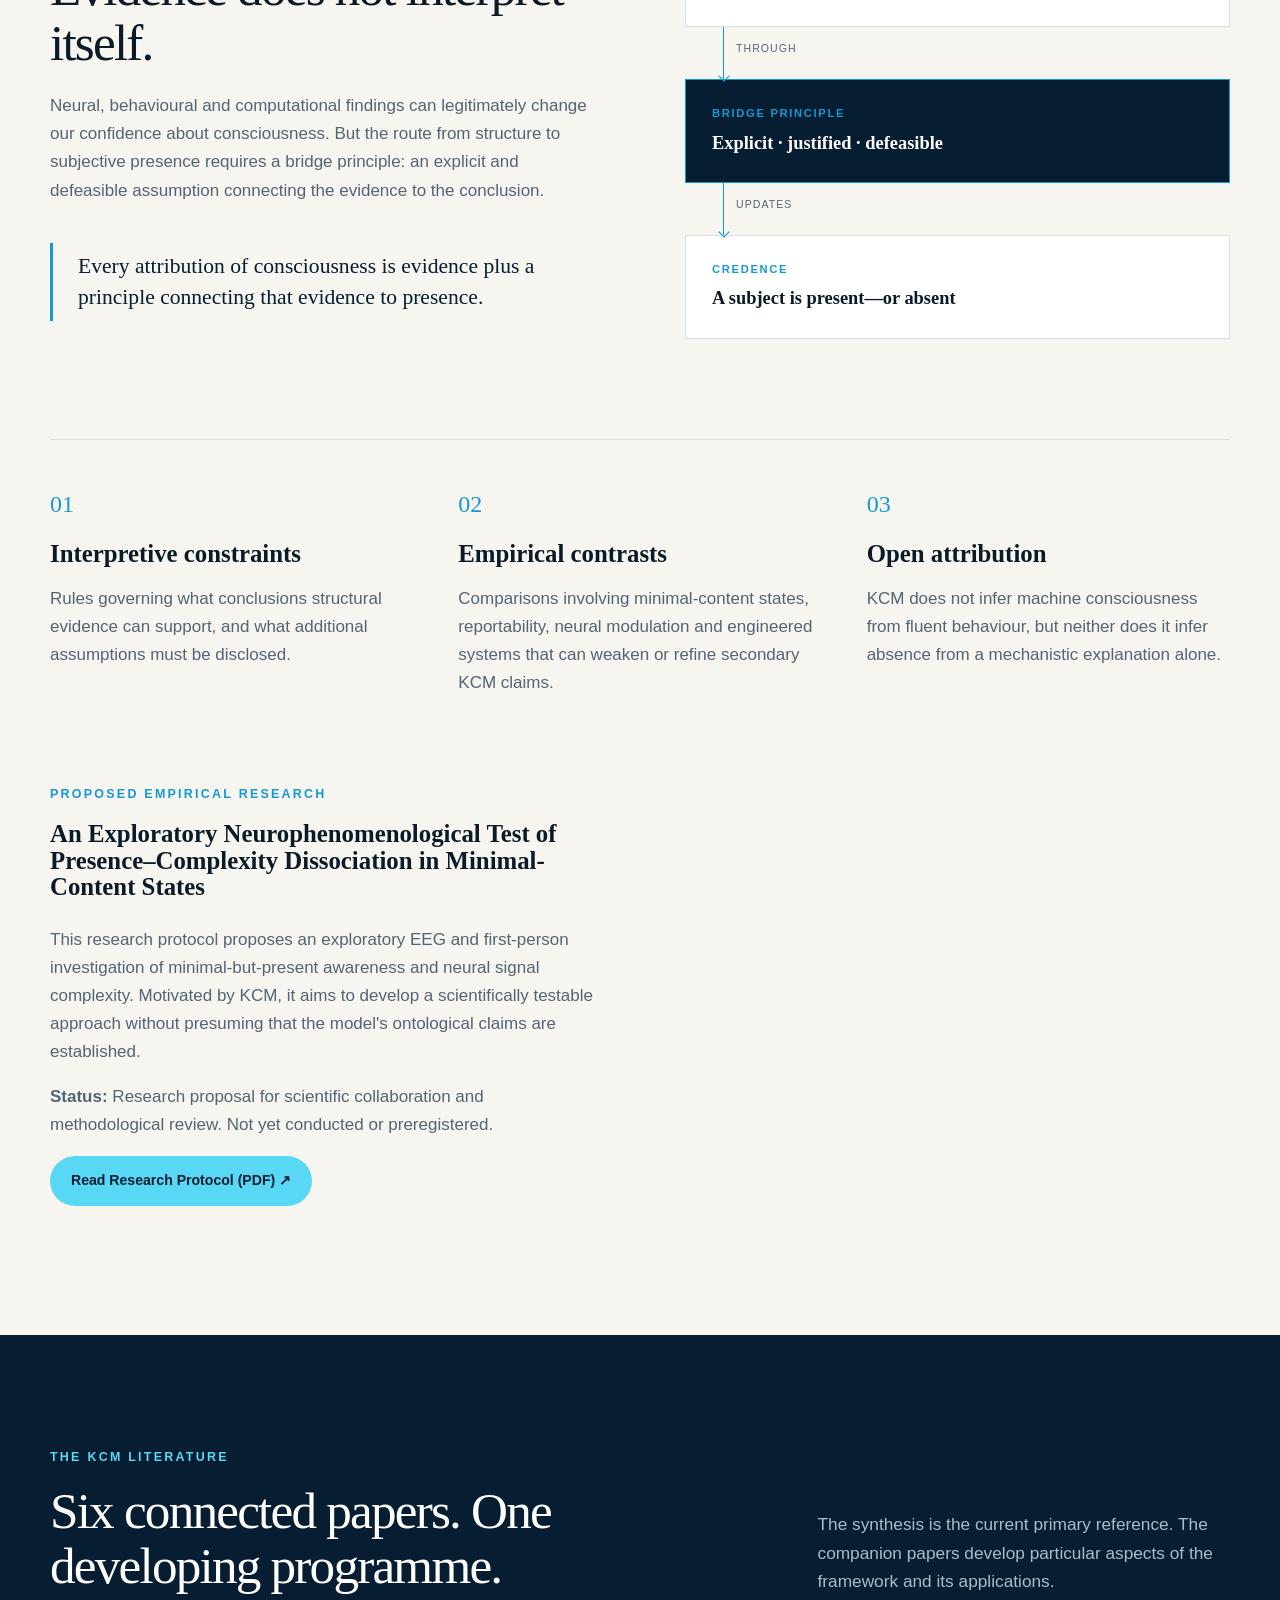
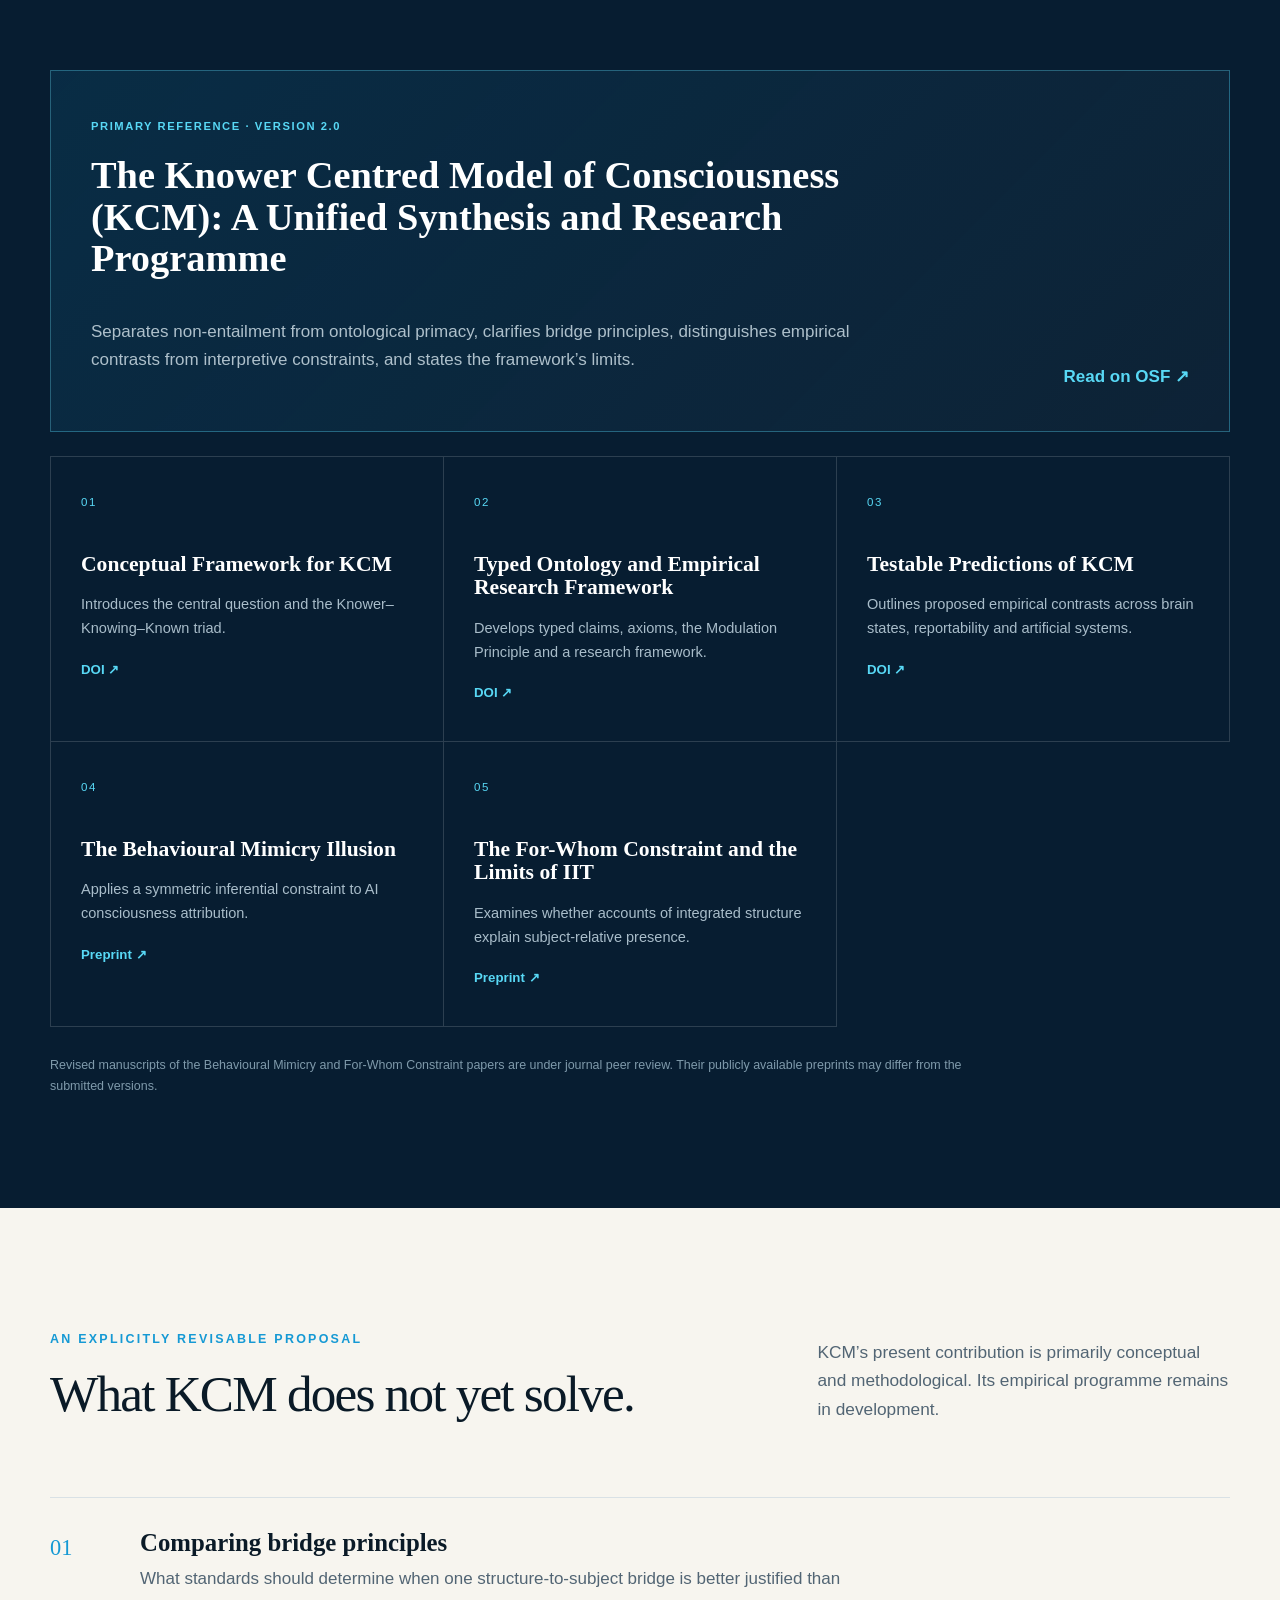
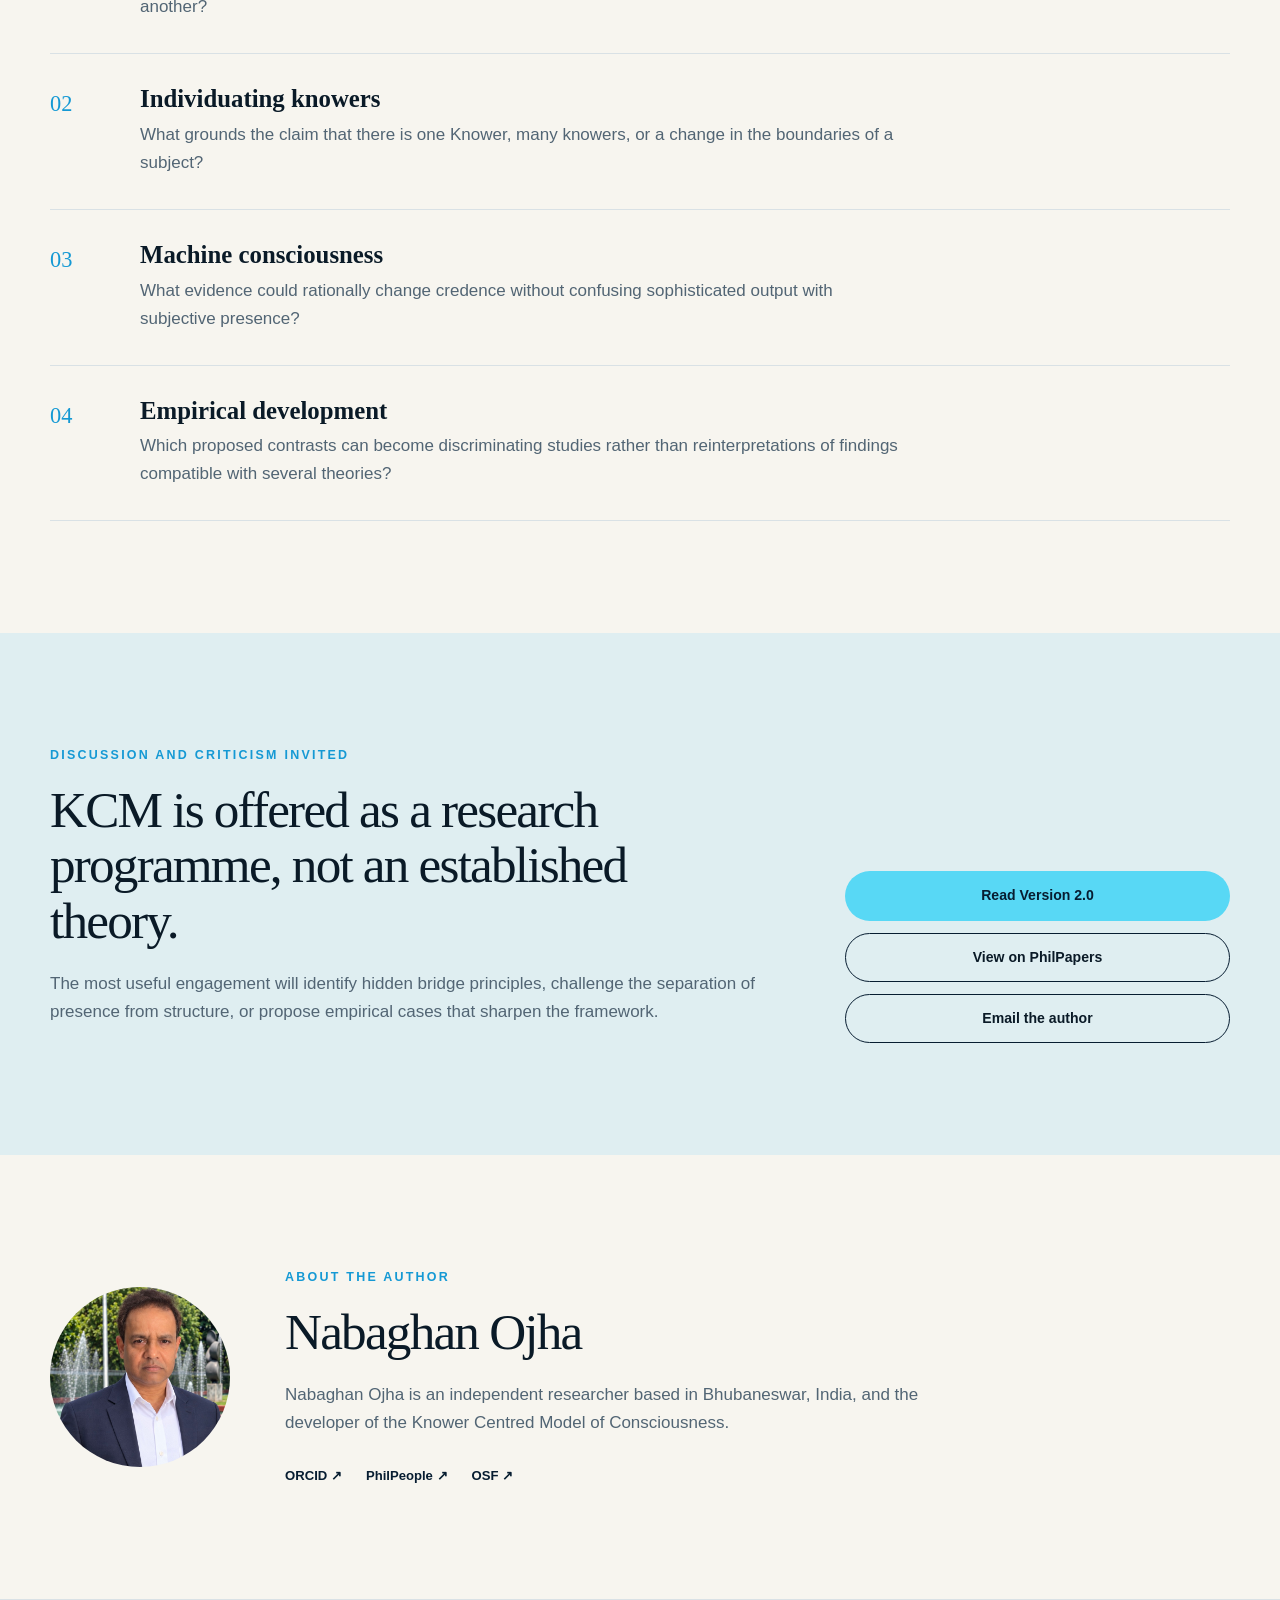
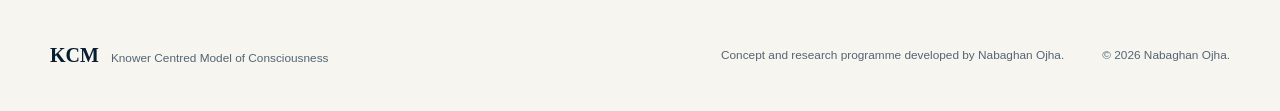
==== commit 7859b834: "Add Empirical Research to website navigation" ====
--- a/index.html
+++ b/index.html
@@ -34,6 +34,7 @@
       <a href="#framework">Framework</a>
       <a href="#claims">Two claims</a>
       <a href="#research">Research</a>
+      <a href="research-protocol.html">Empirical Research</a>
       <a href="#publications">Papers</a>
       <a href="#open-problems">Open problems</a>
       <a class="nav-cta" href="https://doi.org/10.17605/OSF.IO/EX3VN" target="_blank" rel="noopener">Read synthesis</a>
